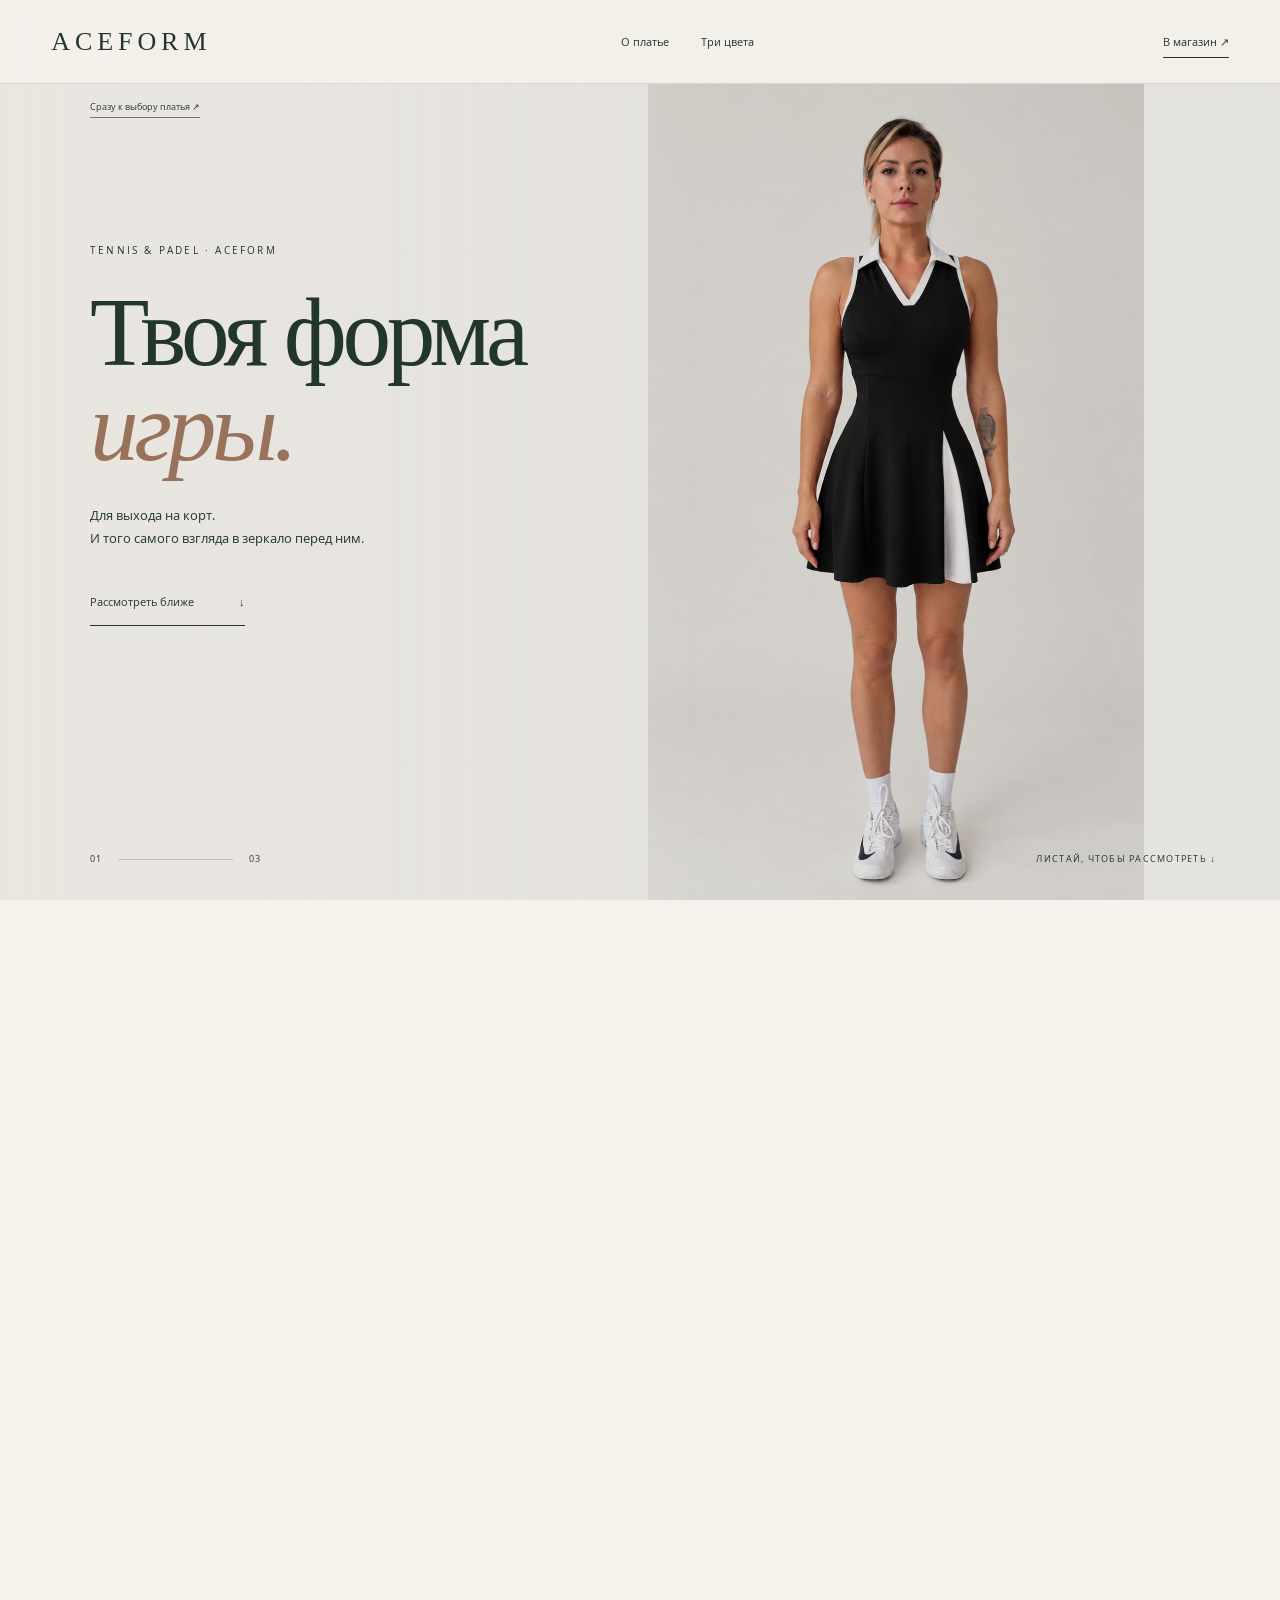
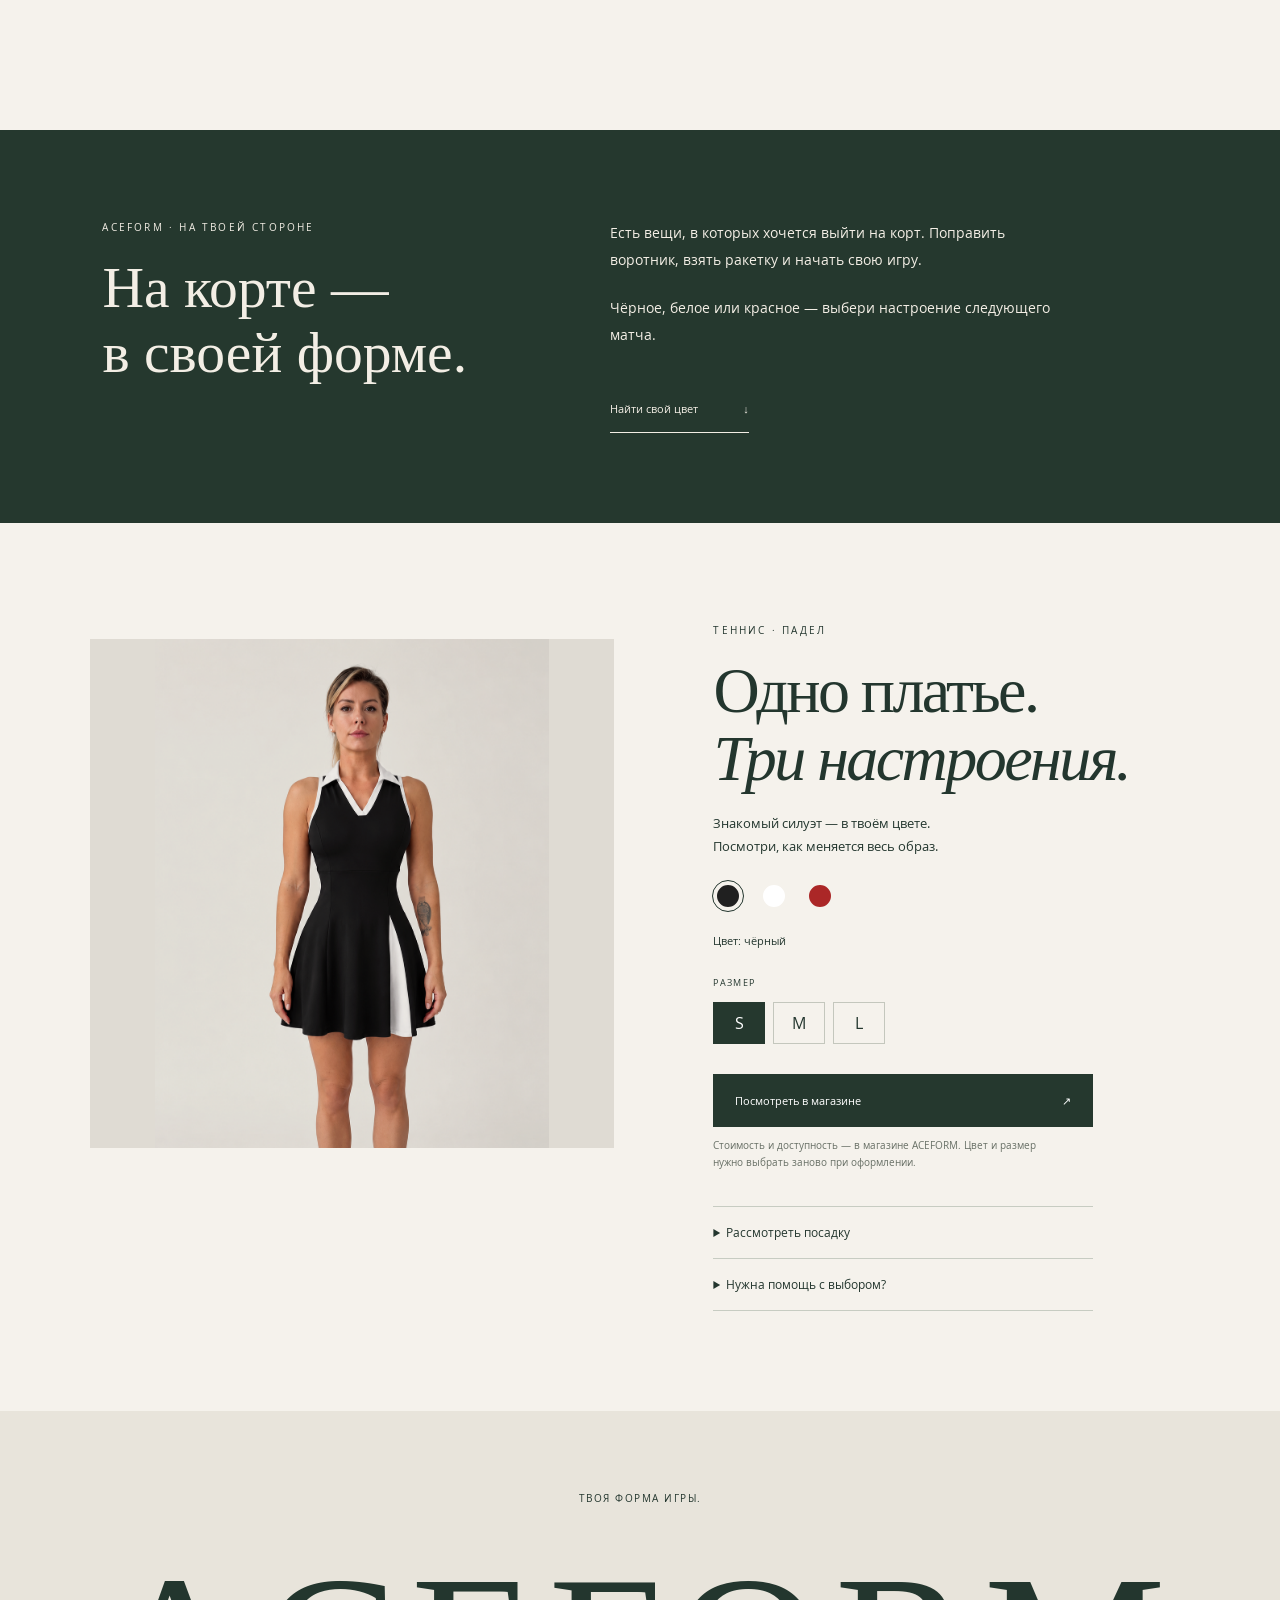
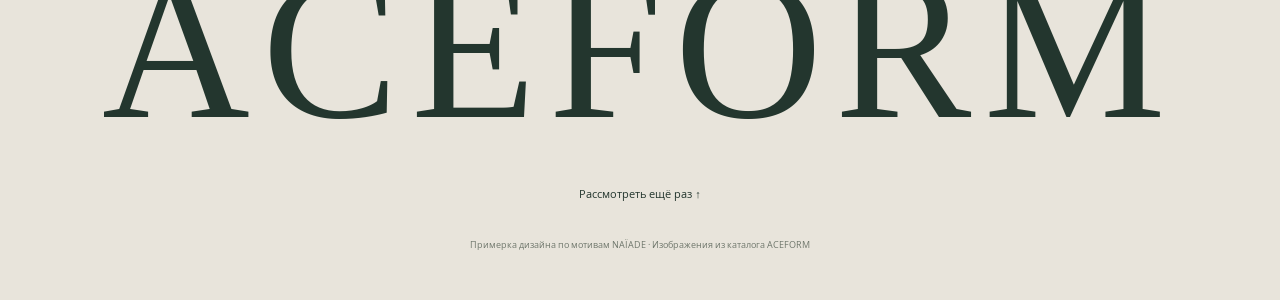
==== naiade/index.html @ e2572c4e "Add standalone NAIADE-inspired ACEFORM preview page" ====
<!doctype html><html lang="ru"><head><meta charset="UTF-8"><meta name="viewport" content="width=device-width,initial-scale=1"><meta name="theme-color" content="#e9e6e0"><title>ACEFORM — Твоя форма игры · NAÏADE</title><meta name="robots" content="noindex"><style>
@font-face{font-family:Open;src:url('../assets/fonts/OpenSans-Regular.woff2')}*{box-sizing:border-box}html{scroll-behavior:smooth;scroll-padding-top:84px}body{margin:0;background:#f5f2ec;color:#23362e;font-family:Open,Arial,sans-serif}a{color:inherit;text-decoration:none}button{font:inherit;color:inherit;cursor:pointer}button:focus-visible,a:focus-visible{outline:2px solid #a35b3f;outline-offset:5px}header{height:84px;padding:0 4vw;position:fixed;top:0;width:100%;display:flex;align-items:center;justify-content:space-between;z-index:20;background:#f5f2ecdf;backdrop-filter:blur(14px);border-bottom:1px solid #23362e25}.brand{font-family:Georgia,serif;font-size:26px;letter-spacing:.19em}.nav{display:flex;gap:32px;font-size:11px}.shop-link{font-size:11px;border-bottom:1px solid;padding:8px 0}.film{height:370svh;position:relative}.stage{position:sticky;top:0;height:100svh;overflow:hidden;background:#e5e3df}.scene-image{position:absolute;inset:84px 0 0 40%;width:60%;height:calc(100% - 84px);object-fit:contain;mix-blend-mode:multiply;transform-origin:50% 42%;will-change:transform,opacity}.back-image{opacity:0}.shade{position:absolute;inset:0;background:linear-gradient(90deg,#e9e6e0 0%,#e9e6e055 33%,transparent 55%);pointer-events:none}.intro{position:absolute;top:27%;left:7%;max-width:48%;z-index:2}.kicker{font-size:10px;letter-spacing:.22em;text-transform:uppercase}.intro h1{font-family:Georgia,serif;font-size:clamp(60px,7.6vw,118px);font-weight:400;line-height:.98;letter-spacing:-.045em;margin:28px 0}.intro h1 em{font-weight:400;color:#99725b}.intro p{max-width:275px;line-height:1.8;font-size:13px}.line-link{display:inline-flex;gap:45px;font-size:11px;padding:16px 0;border-bottom:1px solid;margin-top:15px}.bottom{position:absolute;bottom:35px;left:7%;right:5%;display:flex;align-items:center;justify-content:space-between;z-index:4;font-size:9px;letter-spacing:.14em}.track{width:115px;height:1px;background:#23362e33;display:inline-block;margin:0 16px;vertical-align:middle}.track i{display:block;width:0;height:1px;background:#23362e}.detail{position:absolute;top:32%;left:7%;width:300px;background:#f8f5efeb;padding:30px;opacity:0;transform:translateY(18px);pointer-events:none;box-shadow:0 15px 60px #20251c08}.detail h2{font:normal 38px/1.12 Georgia,serif;letter-spacing:-.03em;margin:22px 0 15px}.detail p{font-size:12px;line-height:1.9}.detail .number{font:italic 16px Georgia;color:#9c765d}.detail .foot{border-top:1px solid #23362e30;margin-top:22px;padding-top:14px;font-size:9px;letter-spacing:.1em}.intro,.detail{will-change:opacity,transform}.editorial{padding:90px 8%;display:grid;grid-template-columns:1fr 1.4fr;gap:8vw;background:#25382e;color:#f3eee5}.editorial h2{font:normal clamp(35px,4.5vw,64px)/1.12 Georgia;margin:0}.editorial p{font-size:14px;line-height:1.9;max-width:450px;margin:0 0 22px}.selection{padding:100px 7%;display:grid;grid-template-columns:1.1fr 1fr;gap:9%;align-items:center}.product-photo{height:650px;width:100%;object-fit:contain;background:#e9e7e4;mix-blend-mode:multiply}.selection h2{font:normal clamp(42px,5vw,72px)/1.05 Georgia;letter-spacing:-.04em;margin:20px 0}.description{font-size:13px;line-height:1.8;max-width:355px}.choices{display:flex;gap:16px;margin:22px 0}.swatch{width:30px;height:30px;border:4px solid #f5f2ec;outline:1px solid transparent;border-radius:50%}.swatch[aria-pressed=true]{outline-color:#23362e}.swatch[data-color=black]{background:#202020}.swatch[data-color=white]{background:#fff}.swatch[data-color=red]{background:#ab2727}.color-label{font-size:11px}.sizes{display:flex;gap:8px}.size{width:52px;height:42px;border:1px solid #c4c7bd;background:none}.size[aria-pressed=true]{background:#25382e;color:white;border-color:#25382e}.field-label{font-size:9px;letter-spacing:.15em;margin:28px 0 13px}.primary{display:flex;justify-content:space-between;padding:19px 22px;background:#25382e;color:white;font-size:11px;margin-top:30px;max-width:380px}.note{font-size:10px;line-height:1.7;max-width:340px;color:#687066}.features{border-top:1px solid #c7ccc2;margin-top:35px;max-width:380px}.features details{border-bottom:1px solid #c7ccc2;padding:17px 0;font-size:12px}.features summary{cursor:pointer}.features p{line-height:1.8;font-size:11px}.end{background:#e8e4db;text-align:center;padding:70px 20px 40px}.end p{font-size:10px;letter-spacing:.15em}.end strong{display:block;font:normal clamp(58px,16vw,230px)/1.3 Georgia;letter-spacing:.06em}.end a{font-size:11px}.preview-note{font-size:9px!important;letter-spacing:0!important;color:#6e766b;margin-top:35px}.skip{position:absolute;left:7%;top:100px;font-size:9px;z-index:5;border-bottom:1px solid #777;padding-bottom:4px}.mobile-counter{display:none} @media(max-width:700px){header{height:66px;padding:0 22px}.brand{font-size:20px}.nav{display:none}.shop-link{font-size:10px}.film{height:330svh}.scene-image{inset:66px 0 0;width:100%;height:calc(100% - 66px);object-fit:cover;object-position:50% 10%;mix-blend-mode:normal}.shade{background:linear-gradient(0deg,#e9e6e0 0%,#e9e6e0ed 17%,transparent 57%)}.intro{top:auto;bottom:88px;left:24px;max-width:85%}.intro h1{font-size:59px;margin:14px 0 12px}.intro p{font-size:11px;line-height:1.7;max-width:270px;margin:0}.line-link{margin-top:6px;padding:10px 0}.kicker{font-size:8px}.bottom{bottom:25px;left:24px;right:24px;font-size:8px}.bottom>span:last-child{max-width:100px;text-align:right}.detail{top:auto;bottom:85px;left:24px;width:calc(100% - 48px);padding:23px;background:#f8f5eff5}.detail h2{font-size:32px;margin:12px 0}.detail p{margin:0;font-size:11px}.detail .foot{margin-top:13px;padding-top:12px}.skip{top:86px;left:24px}.editorial{padding:55px 25px;grid-template-columns:1fr;gap:25px}.editorial h2{font-size:40px}.editorial p{font-size:12px}.selection{padding:45px 24px 60px;grid-template-columns:1fr;gap:35px}.product-photo{height:460px}.selection h2{font-size:50px}.primary,.features{max-width:none}.end{padding-top:45px}.end strong{font-size:16vw}.field-label{margin-top:22px}}@media(prefers-reduced-motion:reduce){html{scroll-behavior:auto}.film{height:auto}.stage{height:105svh;position:relative}.detail{display:none}.intro{opacity:1!important}.scene-image{transform:none!important}.back-image{display:none}}
</style></head><body><header><a class="brand" href="#top" aria-label="ACEFORM — в начало">ACEFORM</a><nav class="nav"><a href="#story">О платье</a><a href="#choose">Три цвета</a></nav><a class="shop-link" href="https://karinapolovina.github.io/aceform-app/#product/dress" target="_blank" rel="noopener">В магазин ↗</a></header><main><section class="film" id="top" aria-label="Платье ACEFORM в деталях"><div class="stage"><img class="scene-image front-image" src="../assets/dress-black-fit-v14.webp" alt="Чёрное платье ACEFORM с белым воротником и контрастной вставкой на модели" fetchpriority="high"><img class="scene-image back-image" src="../assets/dress-black-back-original-seam-v31.webp" alt="Платье ACEFORM со спины"><div class="shade"></div><a class="skip" href="#choose">Сразу к выбору платья ↗</a><div class="intro"><div class="kicker">Tennis & Padel · ACEFORM</div><h1>Твоя форма<br><em>игры.</em></h1><p>Для выхода на корт.<br>И того самого взгляда в зеркало перед ним.</p><a class="line-link" href="#story">Рассмотреть ближе <span>↓</span></a></div><article class="detail" id="cut"><span class="number">01 / Силуэт</span><h2>Всё дело<br>в линиях.</h2><p>Приталенный крой, контрастный воротник и белая вставка. Спортивное платье с характером.</p><div class="foot">ACEFORM · ПЛАТЬЕ ДЛЯ ИГРЫ</div></article><article class="detail" id="back"><span class="number">02 / Другой ракурс</span><h2>Красиво.<br>С любой стороны.</h2><p>Разверни образ: открытые плечи, линия талии и свободная юбка. Здесь можно рассмотреть посадку со спины.</p><div class="foot">ДЕТАЛИ, КОТОРЫЕ СОБИРАЮТ ОБРАЗ</div></article><div class="bottom"><span><span id="chapter">01</span><span class="track"><i id="progress"></i></span>03</span><span>ЛИСТАЙ, ЧТОБЫ РАССМОТРЕТЬ ↓</span></div></div></section><section class="editorial" id="story"><div><div class="kicker" style="margin-bottom:22px">ACEFORM · На твоей стороне</div><h2>На корте —<br>в своей форме.</h2></div><div><p>Есть вещи, в которых хочется выйти на корт. Поправить воротник, взять ракетку и начать свою игру.</p><p>Чёрное, белое или красное — выбери настроение следующего матча.</p><a class="line-link" href="#choose">Найти свой цвет <span>↓</span></a></div></section><section class="selection" id="choose"><div><img id="product" class="product-photo" src="../assets/dress-black-fit-v14.webp" alt="Чёрное платье ACEFORM на модели" loading="lazy"></div><div><div class="kicker">Теннис · Падел</div><h2>Одно платье.<br><em>Три настроения.</em></h2><p class="description">Знакомый силуэт — в твоём цвете.<br>Посмотри, как меняется весь образ.</p><div class="choices" role="group" aria-label="Цвет платья"><button class="swatch" data-color="black" aria-label="Чёрный" aria-pressed="true"></button><button class="swatch" data-color="white" aria-label="Белый" aria-pressed="false"></button><button class="swatch" data-color="red" aria-label="Красный" aria-pressed="false"></button></div><div class="color-label" id="colorLabel" aria-live="polite">Цвет: чёрный</div><p class="field-label">РАЗМЕР</p><div class="sizes" role="group" aria-label="Выбор размера"><button class="size" aria-pressed="true">S</button><button class="size" aria-pressed="false">M</button><button class="size" aria-pressed="false">L</button></div><a class="primary" id="shop" href="https://karinapolovina.github.io/aceform-app/#product/dress" target="_blank" rel="noopener"><span>Посмотреть в магазине</span><span>↗</span></a><p class="note">Стоимость и доступность — в магазине ACEFORM. Цвет и размер нужно выбрать заново при оформлении.</p><div class="features"><details><summary>Рассмотреть посадку</summary><p>Прокрути страницу вверх: сначала платье показано спереди, затем — крупнее и со спины.</p><a class="line-link" href="#top">Вернуться к образу ↑</a></details><details><summary>Нужна помощь с выбором?</summary><p>Напиши ACEFORM — поможем определиться с размером и комплектом.</p><a href="https://t.me/aceform_bot" target="_blank" rel="noopener">Связаться в Telegram ↗</a></details></div></div></section></main><footer class="end"><p>ТВОЯ ФОРМА ИГРЫ.</p><strong>ACEFORM</strong><a href="#top">Рассмотреть ещё раз ↑</a><p class="preview-note">Примерка дизайна по мотивам NAÏADE · Изображения из каталога ACEFORM</p></footer><script>
const film=document.querySelector('.film'),front=document.querySelector('.front-image'),back=document.querySelector('.back-image'),intro=document.querySelector('.intro'),cut=document.querySelector('#cut'),backCard=document.querySelector('#back'),progress=document.querySelector('#progress'),chapter=document.querySelector('#chapter');const clamp=(v,a=0,b=1)=>Math.min(b,Math.max(a,v));let ticking=false;const reduce=matchMedia('(prefers-reduced-motion: reduce)');function fade(el,v){el.style.opacity=v;el.style.transform=`translateY(${(1-v)*18}px)`}function render(){ticking=false;if(reduce.matches)return;const p=clamp(-film.getBoundingClientRect().top/(film.offsetHeight-innerHeight));const mobile=innerWidth<701;fade(intro,1-clamp((p-.06)/.18));fade(cut,clamp((p-.21)/.1)*(1-clamp((p-.52)/.1)));fade(backCard,clamp((p-.64)/.1));const b=clamp((p-.55)/.13);front.style.opacity=1-b;back.style.opacity=b;front.style.transform=`scale(${1+clamp(p/.47)*(mobile?.44:.65)})`;back.style.transform=`scale(${mobile?1.25:1.28})`;progress.style.width=p*100+'%';chapter.textContent=p<.23?'01':p<.62?'02':'03'}addEventListener('scroll',()=>{if(!ticking){ticking=true;requestAnimationFrame(render)}},{passive:true});addEventListener('resize',render);render();document.querySelectorAll('.swatch').forEach(b=>b.addEventListener('click',()=>{document.querySelectorAll('.swatch').forEach(x=>x.setAttribute('aria-pressed',x===b));const c=b.dataset.color;const names={black:'чёрный',white:'белый',red:'красный'};document.querySelector('#product').src=`../assets/dress-${c}-fit-v14.webp`;document.querySelector('#product').alt=`Платье ACEFORM, цвет: ${names[c]}`;document.querySelector('#colorLabel').textContent=`Цвет: ${names[c]}`}));document.querySelectorAll('.size').forEach(b=>b.addEventListener('click',()=>document.querySelectorAll('.size').forEach(x=>x.setAttribute('aria-pressed',x===b))));
</script></body></html>
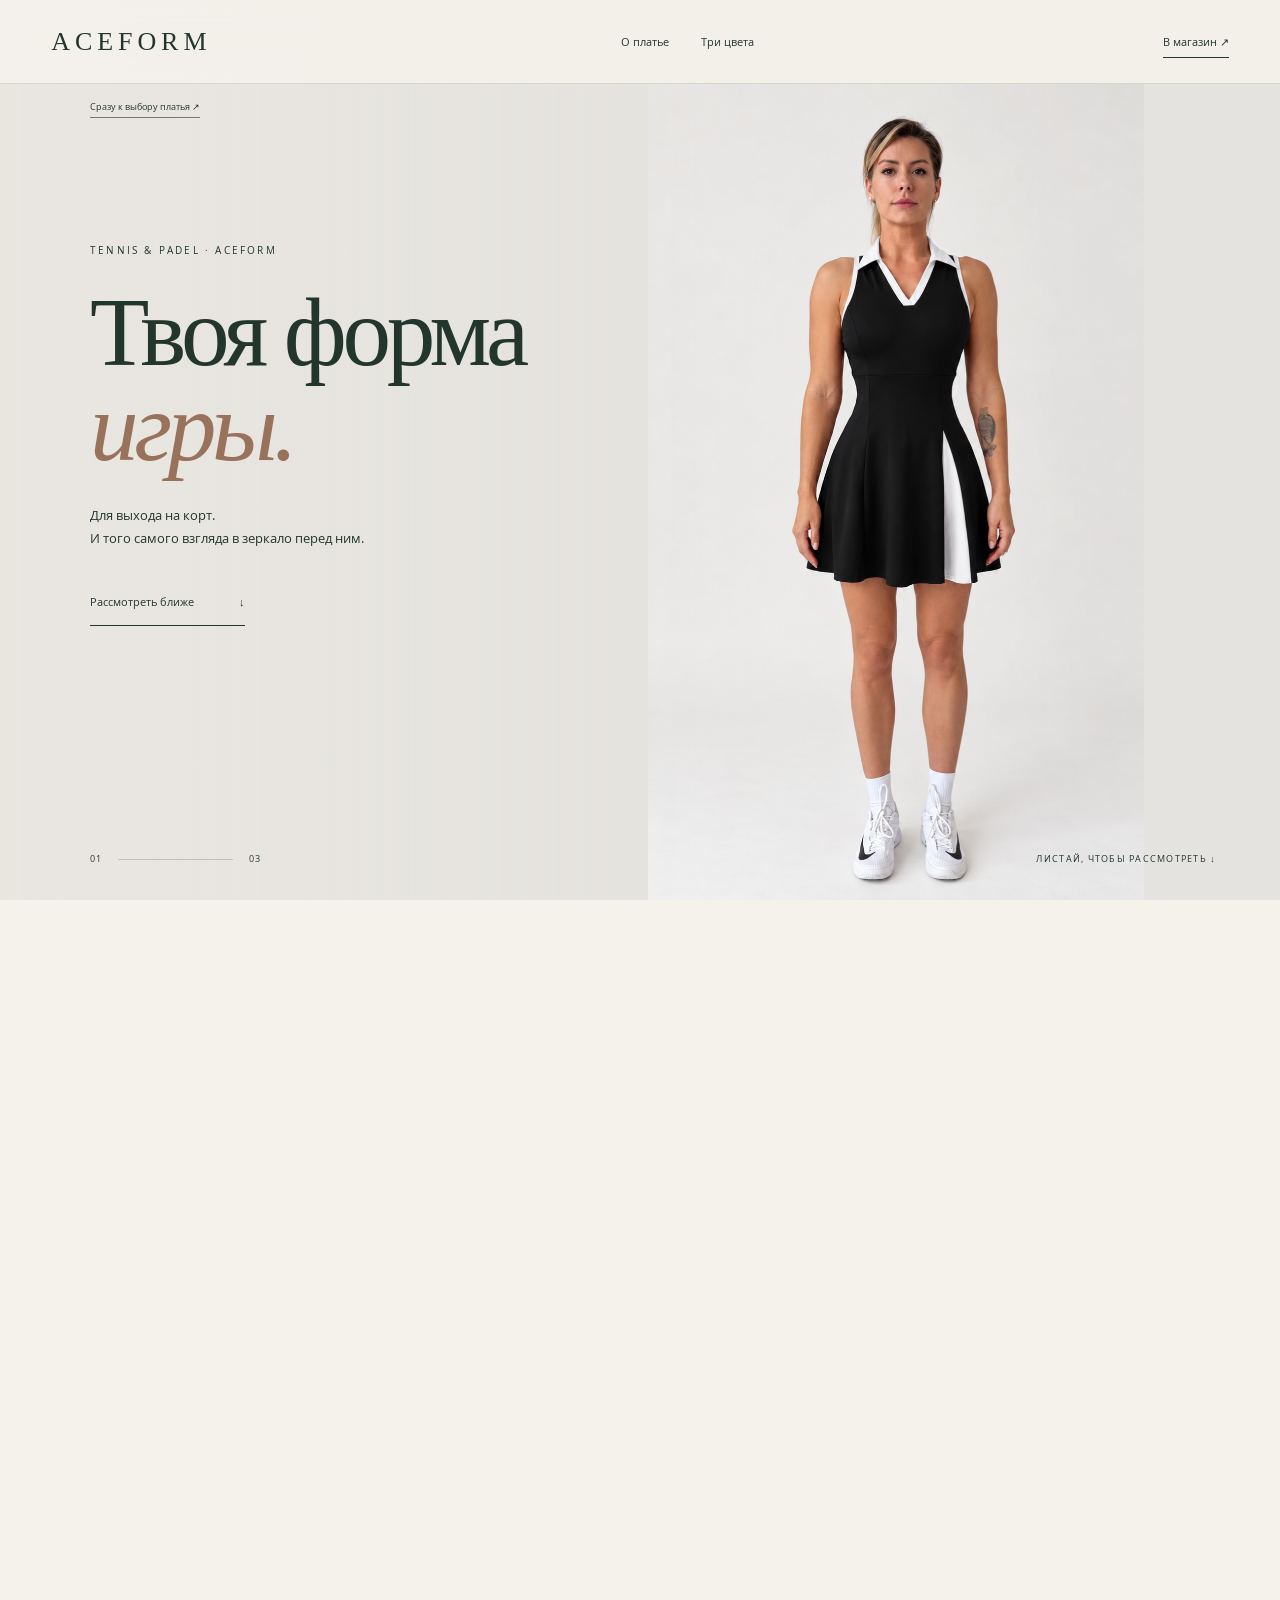
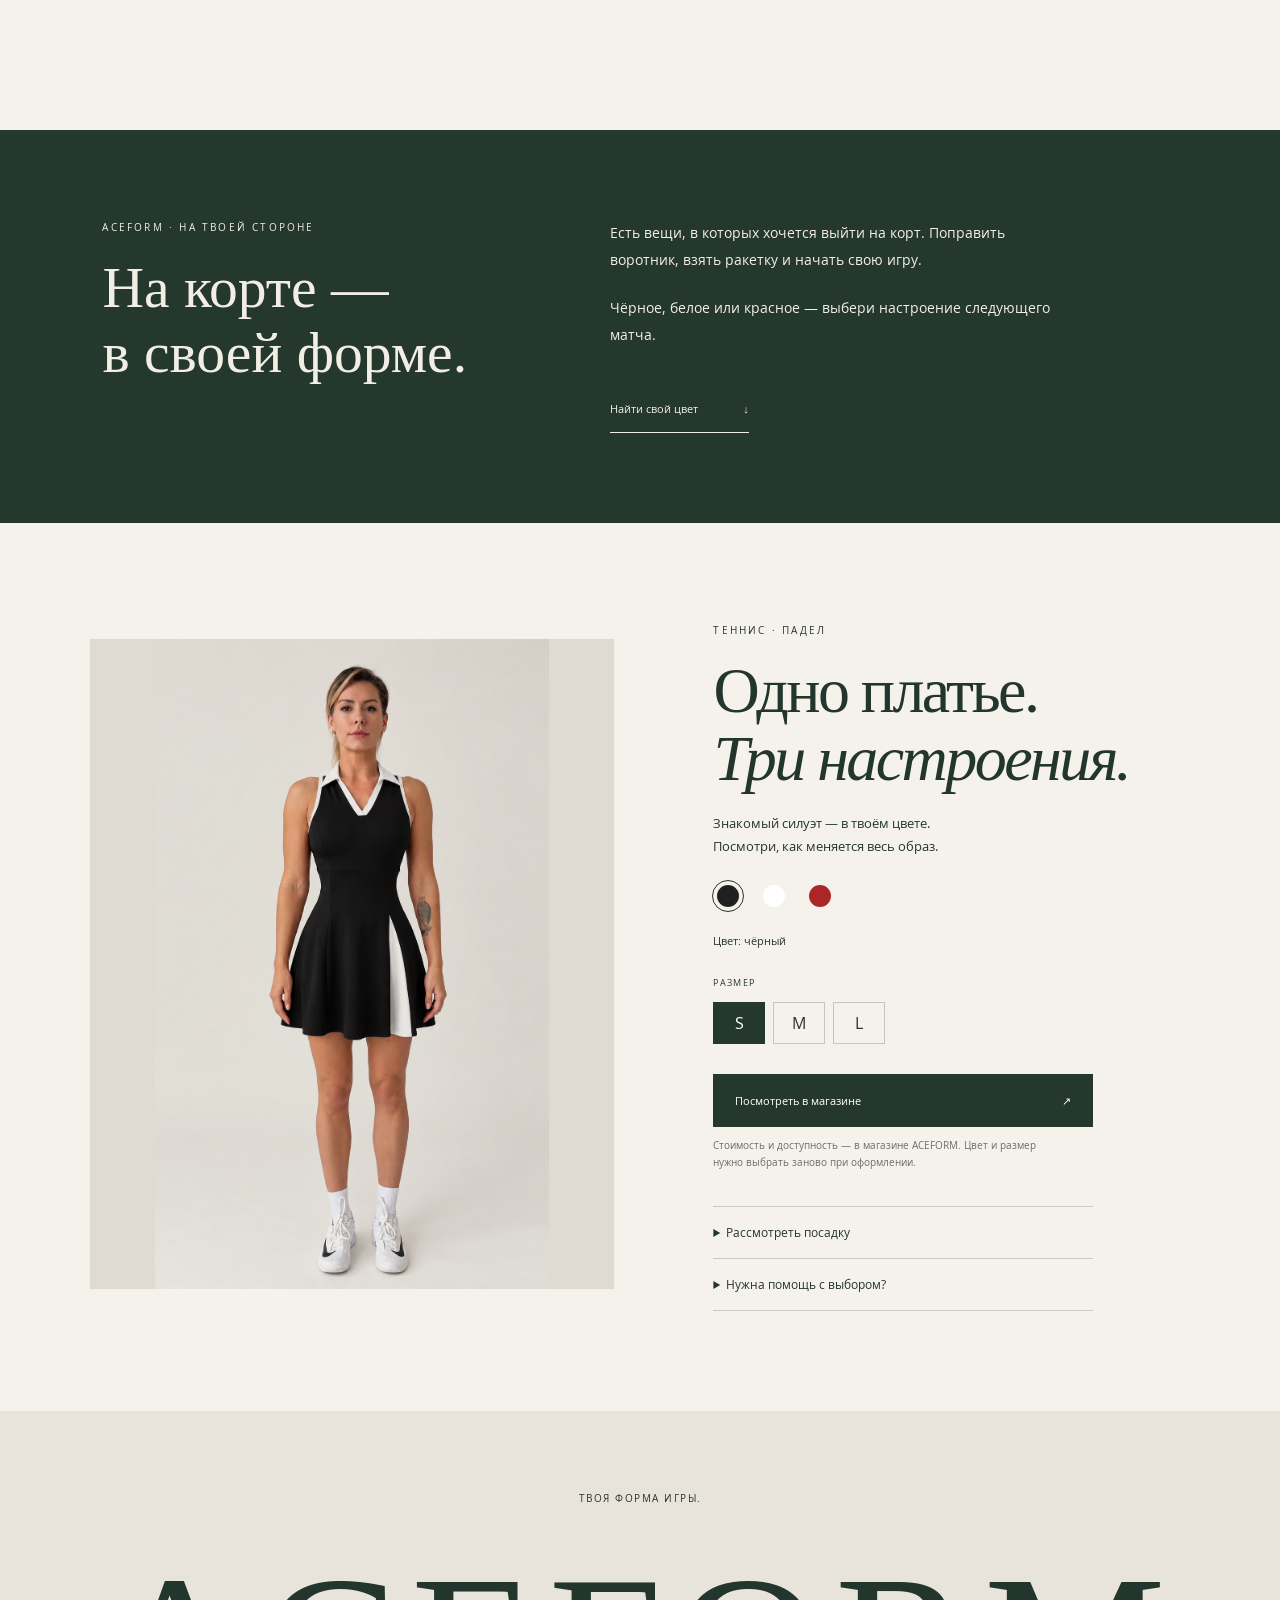
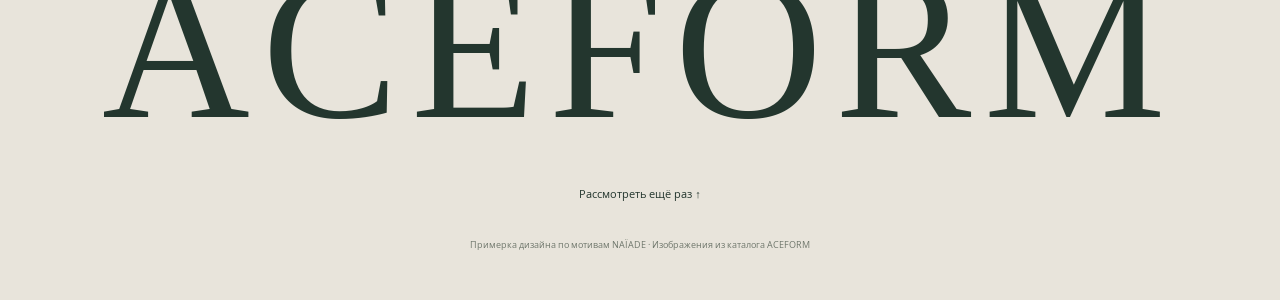
==== commit 6c8b2aee: "Change dress angles while zooming through NAIADE scroll sequence" ====
--- a/naiade/index.html
+++ b/naiade/index.html
@@ -1,5 +1,28 @@
 <!doctype html><html lang="ru"><head><meta charset="UTF-8"><meta name="viewport" content="width=device-width,initial-scale=1"><meta name="theme-color" content="#e9e6e0"><title>ACEFORM — Твоя форма игры · NAÏADE</title><meta name="robots" content="noindex"><style>
-@font-face{font-family:Open;src:url('../assets/fonts/OpenSans-Regular.woff2')}*{box-sizing:border-box}html{scroll-behavior:smooth;scroll-padding-top:84px}body{margin:0;background:#f5f2ec;color:#23362e;font-family:Open,Arial,sans-serif}a{color:inherit;text-decoration:none}button{font:inherit;color:inherit;cursor:pointer}button:focus-visible,a:focus-visible{outline:2px solid #a35b3f;outline-offset:5px}header{height:84px;padding:0 4vw;position:fixed;top:0;width:100%;display:flex;align-items:center;justify-content:space-between;z-index:20;background:#f5f2ecdf;backdrop-filter:blur(14px);border-bottom:1px solid #23362e25}.brand{font-family:Georgia,serif;font-size:26px;letter-spacing:.19em}.nav{display:flex;gap:32px;font-size:11px}.shop-link{font-size:11px;border-bottom:1px solid;padding:8px 0}.film{height:370svh;position:relative}.stage{position:sticky;top:0;height:100svh;overflow:hidden;background:#e5e3df}.scene-image{position:absolute;inset:84px 0 0 40%;width:60%;height:calc(100% - 84px);object-fit:contain;mix-blend-mode:multiply;transform-origin:50% 42%;will-change:transform,opacity}.back-image{opacity:0}.shade{position:absolute;inset:0;background:linear-gradient(90deg,#e9e6e0 0%,#e9e6e055 33%,transparent 55%);pointer-events:none}.intro{position:absolute;top:27%;left:7%;max-width:48%;z-index:2}.kicker{font-size:10px;letter-spacing:.22em;text-transform:uppercase}.intro h1{font-family:Georgia,serif;font-size:clamp(60px,7.6vw,118px);font-weight:400;line-height:.98;letter-spacing:-.045em;margin:28px 0}.intro h1 em{font-weight:400;color:#99725b}.intro p{max-width:275px;line-height:1.8;font-size:13px}.line-link{display:inline-flex;gap:45px;font-size:11px;padding:16px 0;border-bottom:1px solid;margin-top:15px}.bottom{position:absolute;bottom:35px;left:7%;right:5%;display:flex;align-items:center;justify-content:space-between;z-index:4;font-size:9px;letter-spacing:.14em}.track{width:115px;height:1px;background:#23362e33;display:inline-block;margin:0 16px;vertical-align:middle}.track i{display:block;width:0;height:1px;background:#23362e}.detail{position:absolute;top:32%;left:7%;width:300px;background:#f8f5efeb;padding:30px;opacity:0;transform:translateY(18px);pointer-events:none;box-shadow:0 15px 60px #20251c08}.detail h2{font:normal 38px/1.12 Georgia,serif;letter-spacing:-.03em;margin:22px 0 15px}.detail p{font-size:12px;line-height:1.9}.detail .number{font:italic 16px Georgia;color:#9c765d}.detail .foot{border-top:1px solid #23362e30;margin-top:22px;padding-top:14px;font-size:9px;letter-spacing:.1em}.intro,.detail{will-change:opacity,transform}.editorial{padding:90px 8%;display:grid;grid-template-columns:1fr 1.4fr;gap:8vw;background:#25382e;color:#f3eee5}.editorial h2{font:normal clamp(35px,4.5vw,64px)/1.12 Georgia;margin:0}.editorial p{font-size:14px;line-height:1.9;max-width:450px;margin:0 0 22px}.selection{padding:100px 7%;display:grid;grid-template-columns:1.1fr 1fr;gap:9%;align-items:center}.product-photo{height:650px;width:100%;object-fit:contain;background:#e9e7e4;mix-blend-mode:multiply}.selection h2{font:normal clamp(42px,5vw,72px)/1.05 Georgia;letter-spacing:-.04em;margin:20px 0}.description{font-size:13px;line-height:1.8;max-width:355px}.choices{display:flex;gap:16px;margin:22px 0}.swatch{width:30px;height:30px;border:4px solid #f5f2ec;outline:1px solid transparent;border-radius:50%}.swatch[aria-pressed=true]{outline-color:#23362e}.swatch[data-color=black]{background:#202020}.swatch[data-color=white]{background:#fff}.swatch[data-color=red]{background:#ab2727}.color-label{font-size:11px}.sizes{display:flex;gap:8px}.size{width:52px;height:42px;border:1px solid #c4c7bd;background:none}.size[aria-pressed=true]{background:#25382e;color:white;border-color:#25382e}.field-label{font-size:9px;letter-spacing:.15em;margin:28px 0 13px}.primary{display:flex;justify-content:space-between;padding:19px 22px;background:#25382e;color:white;font-size:11px;margin-top:30px;max-width:380px}.note{font-size:10px;line-height:1.7;max-width:340px;color:#687066}.features{border-top:1px solid #c7ccc2;margin-top:35px;max-width:380px}.features details{border-bottom:1px solid #c7ccc2;padding:17px 0;font-size:12px}.features summary{cursor:pointer}.features p{line-height:1.8;font-size:11px}.end{background:#e8e4db;text-align:center;padding:70px 20px 40px}.end p{font-size:10px;letter-spacing:.15em}.end strong{display:block;font:normal clamp(58px,16vw,230px)/1.3 Georgia;letter-spacing:.06em}.end a{font-size:11px}.preview-note{font-size:9px!important;letter-spacing:0!important;color:#6e766b;margin-top:35px}.skip{position:absolute;left:7%;top:100px;font-size:9px;z-index:5;border-bottom:1px solid #777;padding-bottom:4px}.mobile-counter{display:none} @media(max-width:700px){header{height:66px;padding:0 22px}.brand{font-size:20px}.nav{display:none}.shop-link{font-size:10px}.film{height:330svh}.scene-image{inset:66px 0 0;width:100%;height:calc(100% - 66px);object-fit:cover;object-position:50% 10%;mix-blend-mode:normal}.shade{background:linear-gradient(0deg,#e9e6e0 0%,#e9e6e0ed 17%,transparent 57%)}.intro{top:auto;bottom:88px;left:24px;max-width:85%}.intro h1{font-size:59px;margin:14px 0 12px}.intro p{font-size:11px;line-height:1.7;max-width:270px;margin:0}.line-link{margin-top:6px;padding:10px 0}.kicker{font-size:8px}.bottom{bottom:25px;left:24px;right:24px;font-size:8px}.bottom>span:last-child{max-width:100px;text-align:right}.detail{top:auto;bottom:85px;left:24px;width:calc(100% - 48px);padding:23px;background:#f8f5eff5}.detail h2{font-size:32px;margin:12px 0}.detail p{margin:0;font-size:11px}.detail .foot{margin-top:13px;padding-top:12px}.skip{top:86px;left:24px}.editorial{padding:55px 25px;grid-template-columns:1fr;gap:25px}.editorial h2{font-size:40px}.editorial p{font-size:12px}.selection{padding:45px 24px 60px;grid-template-columns:1fr;gap:35px}.product-photo{height:460px}.selection h2{font-size:50px}.primary,.features{max-width:none}.end{padding-top:45px}.end strong{font-size:16vw}.field-label{margin-top:22px}}@media(prefers-reduced-motion:reduce){html{scroll-behavior:auto}.film{height:auto}.stage{height:105svh;position:relative}.detail{display:none}.intro{opacity:1!important}.scene-image{transform:none!important}.back-image{display:none}}
-</style></head><body><header><a class="brand" href="#top" aria-label="ACEFORM — в начало">ACEFORM</a><nav class="nav"><a href="#story">О платье</a><a href="#choose">Три цвета</a></nav><a class="shop-link" href="https://karinapolovina.github.io/aceform-app/#product/dress" target="_blank" rel="noopener">В магазин ↗</a></header><main><section class="film" id="top" aria-label="Платье ACEFORM в деталях"><div class="stage"><img class="scene-image front-image" src="../assets/dress-black-fit-v14.webp" alt="Чёрное платье ACEFORM с белым воротником и контрастной вставкой на модели" fetchpriority="high"><img class="scene-image back-image" src="../assets/dress-black-back-original-seam-v31.webp" alt="Платье ACEFORM со спины"><div class="shade"></div><a class="skip" href="#choose">Сразу к выбору платья ↗</a><div class="intro"><div class="kicker">Tennis & Padel · ACEFORM</div><h1>Твоя форма<br><em>игры.</em></h1><p>Для выхода на корт.<br>И того самого взгляда в зеркало перед ним.</p><a class="line-link" href="#story">Рассмотреть ближе <span>↓</span></a></div><article class="detail" id="cut"><span class="number">01 / Силуэт</span><h2>Всё дело<br>в линиях.</h2><p>Приталенный крой, контрастный воротник и белая вставка. Спортивное платье с характером.</p><div class="foot">ACEFORM · ПЛАТЬЕ ДЛЯ ИГРЫ</div></article><article class="detail" id="back"><span class="number">02 / Другой ракурс</span><h2>Красиво.<br>С любой стороны.</h2><p>Разверни образ: открытые плечи, линия талии и свободная юбка. Здесь можно рассмотреть посадку со спины.</p><div class="foot">ДЕТАЛИ, КОТОРЫЕ СОБИРАЮТ ОБРАЗ</div></article><div class="bottom"><span><span id="chapter">01</span><span class="track"><i id="progress"></i></span>03</span><span>ЛИСТАЙ, ЧТОБЫ РАССМОТРЕТЬ ↓</span></div></div></section><section class="editorial" id="story"><div><div class="kicker" style="margin-bottom:22px">ACEFORM · На твоей стороне</div><h2>На корте —<br>в своей форме.</h2></div><div><p>Есть вещи, в которых хочется выйти на корт. Поправить воротник, взять ракетку и начать свою игру.</p><p>Чёрное, белое или красное — выбери настроение следующего матча.</p><a class="line-link" href="#choose">Найти свой цвет <span>↓</span></a></div></section><section class="selection" id="choose"><div><img id="product" class="product-photo" src="../assets/dress-black-fit-v14.webp" alt="Чёрное платье ACEFORM на модели" loading="lazy"></div><div><div class="kicker">Теннис · Падел</div><h2>Одно платье.<br><em>Три настроения.</em></h2><p class="description">Знакомый силуэт — в твоём цвете.<br>Посмотри, как меняется весь образ.</p><div class="choices" role="group" aria-label="Цвет платья"><button class="swatch" data-color="black" aria-label="Чёрный" aria-pressed="true"></button><button class="swatch" data-color="white" aria-label="Белый" aria-pressed="false"></button><button class="swatch" data-color="red" aria-label="Красный" aria-pressed="false"></button></div><div class="color-label" id="colorLabel" aria-live="polite">Цвет: чёрный</div><p class="field-label">РАЗМЕР</p><div class="sizes" role="group" aria-label="Выбор размера"><button class="size" aria-pressed="true">S</button><button class="size" aria-pressed="false">M</button><button class="size" aria-pressed="false">L</button></div><a class="primary" id="shop" href="https://karinapolovina.github.io/aceform-app/#product/dress" target="_blank" rel="noopener"><span>Посмотреть в магазине</span><span>↗</span></a><p class="note">Стоимость и доступность — в магазине ACEFORM. Цвет и размер нужно выбрать заново при оформлении.</p><div class="features"><details><summary>Рассмотреть посадку</summary><p>Прокрути страницу вверх: сначала платье показано спереди, затем — крупнее и со спины.</p><a class="line-link" href="#top">Вернуться к образу ↑</a></details><details><summary>Нужна помощь с выбором?</summary><p>Напиши ACEFORM — поможем определиться с размером и комплектом.</p><a href="https://t.me/aceform_bot" target="_blank" rel="noopener">Связаться в Telegram ↗</a></details></div></div></section></main><footer class="end"><p>ТВОЯ ФОРМА ИГРЫ.</p><strong>ACEFORM</strong><a href="#top">Рассмотреть ещё раз ↑</a><p class="preview-note">Примерка дизайна по мотивам NAÏADE · Изображения из каталога ACEFORM</p></footer><script>
-const film=document.querySelector('.film'),front=document.querySelector('.front-image'),back=document.querySelector('.back-image'),intro=document.querySelector('.intro'),cut=document.querySelector('#cut'),backCard=document.querySelector('#back'),progress=document.querySelector('#progress'),chapter=document.querySelector('#chapter');const clamp=(v,a=0,b=1)=>Math.min(b,Math.max(a,v));let ticking=false;const reduce=matchMedia('(prefers-reduced-motion: reduce)');function fade(el,v){el.style.opacity=v;el.style.transform=`translateY(${(1-v)*18}px)`}function render(){ticking=false;if(reduce.matches)return;const p=clamp(-film.getBoundingClientRect().top/(film.offsetHeight-innerHeight));const mobile=innerWidth<701;fade(intro,1-clamp((p-.06)/.18));fade(cut,clamp((p-.21)/.1)*(1-clamp((p-.52)/.1)));fade(backCard,clamp((p-.64)/.1));const b=clamp((p-.55)/.13);front.style.opacity=1-b;back.style.opacity=b;front.style.transform=`scale(${1+clamp(p/.47)*(mobile?.44:.65)})`;back.style.transform=`scale(${mobile?1.25:1.28})`;progress.style.width=p*100+'%';chapter.textContent=p<.23?'01':p<.62?'02':'03'}addEventListener('scroll',()=>{if(!ticking){ticking=true;requestAnimationFrame(render)}},{passive:true});addEventListener('resize',render);render();document.querySelectorAll('.swatch').forEach(b=>b.addEventListener('click',()=>{document.querySelectorAll('.swatch').forEach(x=>x.setAttribute('aria-pressed',x===b));const c=b.dataset.color;const names={black:'чёрный',white:'белый',red:'красный'};document.querySelector('#product').src=`../assets/dress-${c}-fit-v14.webp`;document.querySelector('#product').alt=`Платье ACEFORM, цвет: ${names[c]}`;document.querySelector('#colorLabel').textContent=`Цвет: ${names[c]}`}));document.querySelectorAll('.size').forEach(b=>b.addEventListener('click',()=>document.querySelectorAll('.size').forEach(x=>x.setAttribute('aria-pressed',x===b))));
+@font-face{font-family:Open;src:url('../assets/fonts/OpenSans-Regular.woff2')}*{box-sizing:border-box}html{scroll-behavior:smooth;scroll-padding-top:84px}body{margin:0;background:#f5f2ec;color:#23362e;font-family:Open,Arial,sans-serif}a{color:inherit;text-decoration:none}button{font:inherit;color:inherit;cursor:pointer}button:focus-visible,a:focus-visible{outline:2px solid #a35b3f;outline-offset:5px}header{height:84px;padding:0 4vw;position:fixed;top:0;width:100%;display:flex;align-items:center;justify-content:space-between;z-index:20;background:#f5f2ecdf;backdrop-filter:blur(14px);border-bottom:1px solid #23362e25}.brand{font-family:Georgia,serif;font-size:26px;letter-spacing:.19em}.nav{display:flex;gap:32px;font-size:11px}.shop-link{font-size:11px;border-bottom:1px solid;padding:8px 0}.film{height:370svh;position:relative}.stage{position:sticky;top:0;height:100svh;overflow:hidden;background:#e5e3df}.scene-image{position:absolute;inset:84px 0 0 40%;width:60%;height:calc(100% - 84px);object-fit:contain;mix-blend-mode:multiply;transform-origin:50% 42%;will-change:transform,opacity}.side-image,.back-image{opacity:0}.scene-image{mix-blend-mode:normal}.shade{position:absolute;inset:0;background:linear-gradient(90deg,#e9e6e0 0%,#e9e6e055 33%,transparent 55%);pointer-events:none}.intro{position:absolute;top:27%;left:7%;max-width:48%;z-index:2}.kicker{font-size:10px;letter-spacing:.22em;text-transform:uppercase}.intro h1{font-family:Georgia,serif;font-size:clamp(60px,7.6vw,118px);font-weight:400;line-height:.98;letter-spacing:-.045em;margin:28px 0}.intro h1 em{font-weight:400;color:#99725b}.intro p{max-width:275px;line-height:1.8;font-size:13px}.line-link{display:inline-flex;gap:45px;font-size:11px;padding:16px 0;border-bottom:1px solid;margin-top:15px}.bottom{position:absolute;bottom:35px;left:7%;right:5%;display:flex;align-items:center;justify-content:space-between;z-index:4;font-size:9px;letter-spacing:.14em}.track{width:115px;height:1px;background:#23362e33;display:inline-block;margin:0 16px;vertical-align:middle}.track i{display:block;width:0;height:1px;background:#23362e}.detail{position:absolute;top:32%;left:7%;width:300px;background:#f8f5efeb;padding:30px;opacity:0;transform:translateY(18px);pointer-events:none;box-shadow:0 15px 60px #20251c08}.detail h2{font:normal 38px/1.12 Georgia,serif;letter-spacing:-.03em;margin:22px 0 15px}.detail p{font-size:12px;line-height:1.9}.detail .number{font:italic 16px Georgia;color:#9c765d}.detail .foot{border-top:1px solid #23362e30;margin-top:22px;padding-top:14px;font-size:9px;letter-spacing:.1em}.intro,.detail{will-change:opacity,transform}.editorial{padding:90px 8%;display:grid;grid-template-columns:1fr 1.4fr;gap:8vw;background:#25382e;color:#f3eee5}.editorial h2{font:normal clamp(35px,4.5vw,64px)/1.12 Georgia;margin:0}.editorial p{font-size:14px;line-height:1.9;max-width:450px;margin:0 0 22px}.selection{padding:100px 7%;display:grid;grid-template-columns:1.1fr 1fr;gap:9%;align-items:center}.product-photo{height:650px;width:100%;object-fit:contain;background:#e9e7e4;mix-blend-mode:multiply}.selection h2{font:normal clamp(42px,5vw,72px)/1.05 Georgia;letter-spacing:-.04em;margin:20px 0}.description{font-size:13px;line-height:1.8;max-width:355px}.choices{display:flex;gap:16px;margin:22px 0}.swatch{width:30px;height:30px;border:4px solid #f5f2ec;outline:1px solid transparent;border-radius:50%}.swatch[aria-pressed=true]{outline-color:#23362e}.swatch[data-color=black]{background:#202020}.swatch[data-color=white]{background:#fff}.swatch[data-color=red]{background:#ab2727}.color-label{font-size:11px}.sizes{display:flex;gap:8px}.size{width:52px;height:42px;border:1px solid #c4c7bd;background:none}.size[aria-pressed=true]{background:#25382e;color:white;border-color:#25382e}.field-label{font-size:9px;letter-spacing:.15em;margin:28px 0 13px}.primary{display:flex;justify-content:space-between;padding:19px 22px;background:#25382e;color:white;font-size:11px;margin-top:30px;max-width:380px}.note{font-size:10px;line-height:1.7;max-width:340px;color:#687066}.features{border-top:1px solid #c7ccc2;margin-top:35px;max-width:380px}.features details{border-bottom:1px solid #c7ccc2;padding:17px 0;font-size:12px}.features summary{cursor:pointer}.features p{line-height:1.8;font-size:11px}.end{background:#e8e4db;text-align:center;padding:70px 20px 40px}.end p{font-size:10px;letter-spacing:.15em}.end strong{display:block;font:normal clamp(58px,16vw,230px)/1.3 Georgia;letter-spacing:.06em}.end a{font-size:11px}.preview-note{font-size:9px!important;letter-spacing:0!important;color:#6e766b;margin-top:35px}.skip{position:absolute;left:7%;top:100px;font-size:9px;z-index:5;border-bottom:1px solid #777;padding-bottom:4px}.mobile-counter{display:none} @media(max-width:700px){header{height:66px;padding:0 22px}.brand{font-size:20px}.nav{display:none}.shop-link{font-size:10px}.film{height:330svh}.scene-image{inset:66px 0 0;width:100%;height:calc(100% - 66px);object-fit:cover;object-position:50% 10%;mix-blend-mode:normal}.shade{background:linear-gradient(0deg,#e9e6e0 0%,#e9e6e0ed 17%,transparent 57%)}.intro{top:auto;bottom:88px;left:24px;max-width:85%}.intro h1{font-size:59px;margin:14px 0 12px}.intro p{font-size:11px;line-height:1.7;max-width:270px;margin:0}.line-link{margin-top:6px;padding:10px 0}.kicker{font-size:8px}.bottom{bottom:25px;left:24px;right:24px;font-size:8px}.bottom>span:last-child{max-width:100px;text-align:right}.detail{top:auto;bottom:85px;left:24px;width:calc(100% - 48px);padding:23px;background:#f8f5eff5}.detail h2{font-size:32px;margin:12px 0}.detail p{margin:0;font-size:11px}.detail .foot{margin-top:13px;padding-top:12px}.skip{top:86px;left:24px}.editorial{padding:55px 25px;grid-template-columns:1fr;gap:25px}.editorial h2{font-size:40px}.editorial p{font-size:12px}.selection{padding:45px 24px 60px;grid-template-columns:1fr;gap:35px}.product-photo{height:460px}.selection h2{font-size:50px}.primary,.features{max-width:none}.end{padding-top:45px}.end strong{font-size:16vw}.field-label{margin-top:22px}}@media(prefers-reduced-motion:reduce){html{scroll-behavior:auto}.film{height:auto}.stage{height:105svh;position:relative}.detail{display:none}.intro{opacity:1!important}.scene-image{transform:none!important}.side-image,.back-image{display:none}.front-image{opacity:1!important}}
+</style></head><body><header><a class="brand" href="#top" aria-label="ACEFORM — в начало">ACEFORM</a><nav class="nav"><a href="#story">О платье</a><a href="#choose">Три цвета</a></nav><a class="shop-link" href="https://karinapolovina.github.io/aceform-app/#product/dress" target="_blank" rel="noopener">В магазин ↗</a></header><main><section class="film" id="top" aria-label="Платье ACEFORM в деталях"><div class="stage"><img class="scene-image front-image" src="../assets/dress-black-fit-v14.webp" alt="Чёрное платье ACEFORM с белым воротником и контрастной вставкой на модели" fetchpriority="high"><img class="scene-image side-image" src="../assets/shorts-black-black-dress-angle-seam-v31.webp" alt="Платье ACEFORM сбоку в комплекте с чёрными шортами"><img class="scene-image back-image" src="../assets/dress-black-back-original-seam-v31.webp" alt="Платье ACEFORM со спины"><div class="shade"></div><a class="skip" href="#choose">Сразу к выбору платья ↗</a><div class="intro"><div class="kicker">Tennis & Padel · ACEFORM</div><h1>Твоя форма<br><em>игры.</em></h1><p>Для выхода на корт.<br>И того самого взгляда в зеркало перед ним.</p><a class="line-link" href="#story">Рассмотреть ближе <span>↓</span></a></div><article class="detail" id="cut"><span class="number">01 / Вид сбоку</span><h2>В движении —<br>ещё интереснее.</h2><p>Посадка сбоку и чёрные шорты под платьем. Приблизь, чтобы рассмотреть комплект.</p><div class="foot">ACEFORM · ПЛАТЬЕ ДЛЯ ИГРЫ</div></article><article class="detail" id="back"><span class="number">02 / Другой ракурс</span><h2>Красиво.<br>С любой стороны.</h2><p>Разверни образ: открытые плечи, линия талии и свободная юбка. Здесь можно рассмотреть посадку со спины.</p><div class="foot">ДЕТАЛИ, КОТОРЫЕ СОБИРАЮТ ОБРАЗ</div></article><div class="bottom"><span><span id="chapter">01</span><span class="track"><i id="progress"></i></span>03</span><span>ЛИСТАЙ, ЧТОБЫ РАССМОТРЕТЬ ↓</span></div></div></section><section class="editorial" id="story"><div><div class="kicker" style="margin-bottom:22px">ACEFORM · На твоей стороне</div><h2>На корте —<br>в своей форме.</h2></div><div><p>Есть вещи, в которых хочется выйти на корт. Поправить воротник, взять ракетку и начать свою игру.</p><p>Чёрное, белое или красное — выбери настроение следующего матча.</p><a class="line-link" href="#choose">Найти свой цвет <span>↓</span></a></div></section><section class="selection" id="choose"><div><img id="product" class="product-photo" src="../assets/dress-black-fit-v14.webp" alt="Чёрное платье ACEFORM на модели" loading="lazy"></div><div><div class="kicker">Теннис · Падел</div><h2>Одно платье.<br><em>Три настроения.</em></h2><p class="description">Знакомый силуэт — в твоём цвете.<br>Посмотри, как меняется весь образ.</p><div class="choices" role="group" aria-label="Цвет платья"><button class="swatch" data-color="black" aria-label="Чёрный" aria-pressed="true"></button><button class="swatch" data-color="white" aria-label="Белый" aria-pressed="false"></button><button class="swatch" data-color="red" aria-label="Красный" aria-pressed="false"></button></div><div class="color-label" id="colorLabel" aria-live="polite">Цвет: чёрный</div><p class="field-label">РАЗМЕР</p><div class="sizes" role="group" aria-label="Выбор размера"><button class="size" aria-pressed="true">S</button><button class="size" aria-pressed="false">M</button><button class="size" aria-pressed="false">L</button></div><a class="primary" id="shop" href="https://karinapolovina.github.io/aceform-app/#product/dress" target="_blank" rel="noopener"><span>Посмотреть в магазине</span><span>↗</span></a><p class="note">Стоимость и доступность — в магазине ACEFORM. Цвет и размер нужно выбрать заново при оформлении.</p><div class="features"><details><summary>Рассмотреть посадку</summary><p>Прокрути страницу вверх: платье приближается и меняет ракурс — спереди, сбоку и со спины.</p><a class="line-link" href="#top">Вернуться к образу ↑</a></details><details><summary>Нужна помощь с выбором?</summary><p>Напиши ACEFORM — поможем определиться с размером и комплектом.</p><a href="https://t.me/aceform_bot" target="_blank" rel="noopener">Связаться в Telegram ↗</a></details></div></div></section></main><footer class="end"><p>ТВОЯ ФОРМА ИГРЫ.</p><strong>ACEFORM</strong><a href="#top">Рассмотреть ещё раз ↑</a><p class="preview-note">Примерка дизайна по мотивам NAÏADE · Изображения из каталога ACEFORM</p></footer><script>
+const film=document.querySelector('.film'),front=document.querySelector('.front-image'),side=document.querySelector('.side-image'),back=document.querySelector('.back-image'),intro=document.querySelector('.intro'),cut=document.querySelector('#cut'),backCard=document.querySelector('#back'),progress=document.querySelector('#progress'),chapter=document.querySelector('#chapter');
+const clamp=(v,a=0,b=1)=>Math.min(b,Math.max(a,v));
+const ease=v=>{v=clamp(v);return v*v*(3-2*v)};
+let ticking=false;const reduce=matchMedia('(prefers-reduced-motion: reduce)');
+function fade(el,v){el.style.opacity=v;el.style.transform=`translateY(${(1-v)*18}px)`;el.style.visibility=v>.01?'visible':'hidden'}
+function render(){
+ ticking=false;
+ if(reduce.matches){[front,side,back,intro,cut,backCard].forEach(el=>el.removeAttribute('style'));return}
+ const p=clamp(-film.getBoundingClientRect().top/(film.offsetHeight-innerHeight)),mobile=innerWidth<701;
+ const turnSide=ease((p-.24)/.09),turnBack=ease((p-.60)/.09);
+ fade(intro,1-ease((p-.08)/.14));
+ fade(cut,ease((p-.33)/.07)*(1-ease((p-.55)/.06)));
+ fade(backCard,ease((p-.70)/.08));
+ front.style.opacity=1-turnSide;side.style.opacity=turnSide*(1-turnBack);back.style.opacity=turnBack;
+ front.style.transform=`scale(${1+clamp(p/.33)*(mobile?.22:.35)})`;
+ side.style.transform=`scale(${(mobile?1.32:1.62)+clamp((p-.24)/.45)*.30})`;
+ back.style.transform=`scale(${(mobile?1.40:1.74)+clamp((p-.60)/.40)*.34})`;
+ progress.style.width=p*100+'%';chapter.textContent=p<.285?'01':p<.645?'02':'03';
+}
+addEventListener('scroll',()=>{if(!ticking){ticking=true;requestAnimationFrame(render)}},{passive:true});
+addEventListener('resize',render);reduce.addEventListener('change',render);
+document.querySelector('.intro .line-link').addEventListener('click',e=>{if(reduce.matches)return;e.preventDefault();scrollTo({top:scrollY+film.getBoundingClientRect().top+(film.offsetHeight-innerHeight)*.43,behavior:'smooth'})});
+render();
+document.querySelectorAll('.swatch').forEach(b=>b.addEventListener('click',()=>{document.querySelectorAll('.swatch').forEach(x=>x.setAttribute('aria-pressed',x===b));const c=b.dataset.color;const names={black:'чёрный',white:'белый',red:'красный'};document.querySelector('#product').src=`../assets/dress-${c}-fit-v14.webp`;document.querySelector('#product').alt=`Платье ACEFORM, цвет: ${names[c]}`;document.querySelector('#colorLabel').textContent=`Цвет: ${names[c]}`}));document.querySelectorAll('.size').forEach(b=>b.addEventListener('click',()=>document.querySelectorAll('.size').forEach(x=>x.setAttribute('aria-pressed',x===b))));
 </script></body></html>
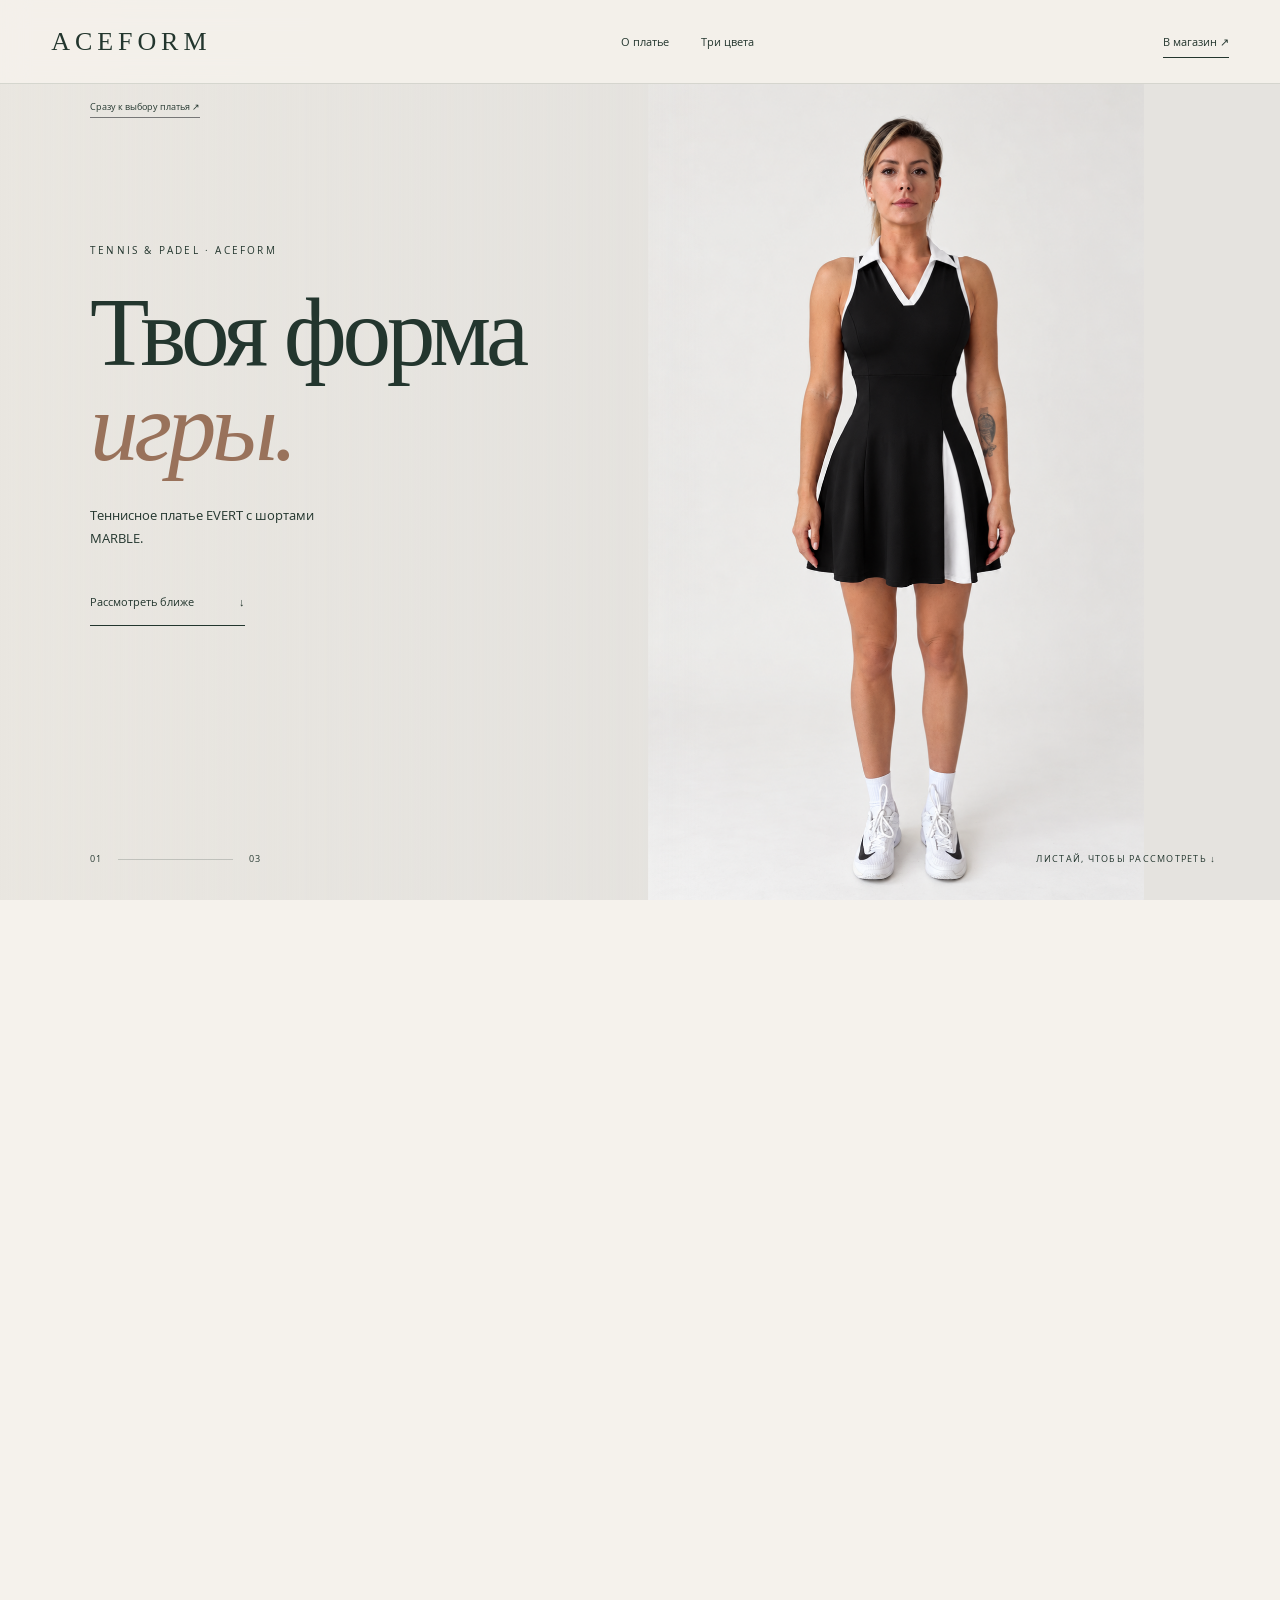
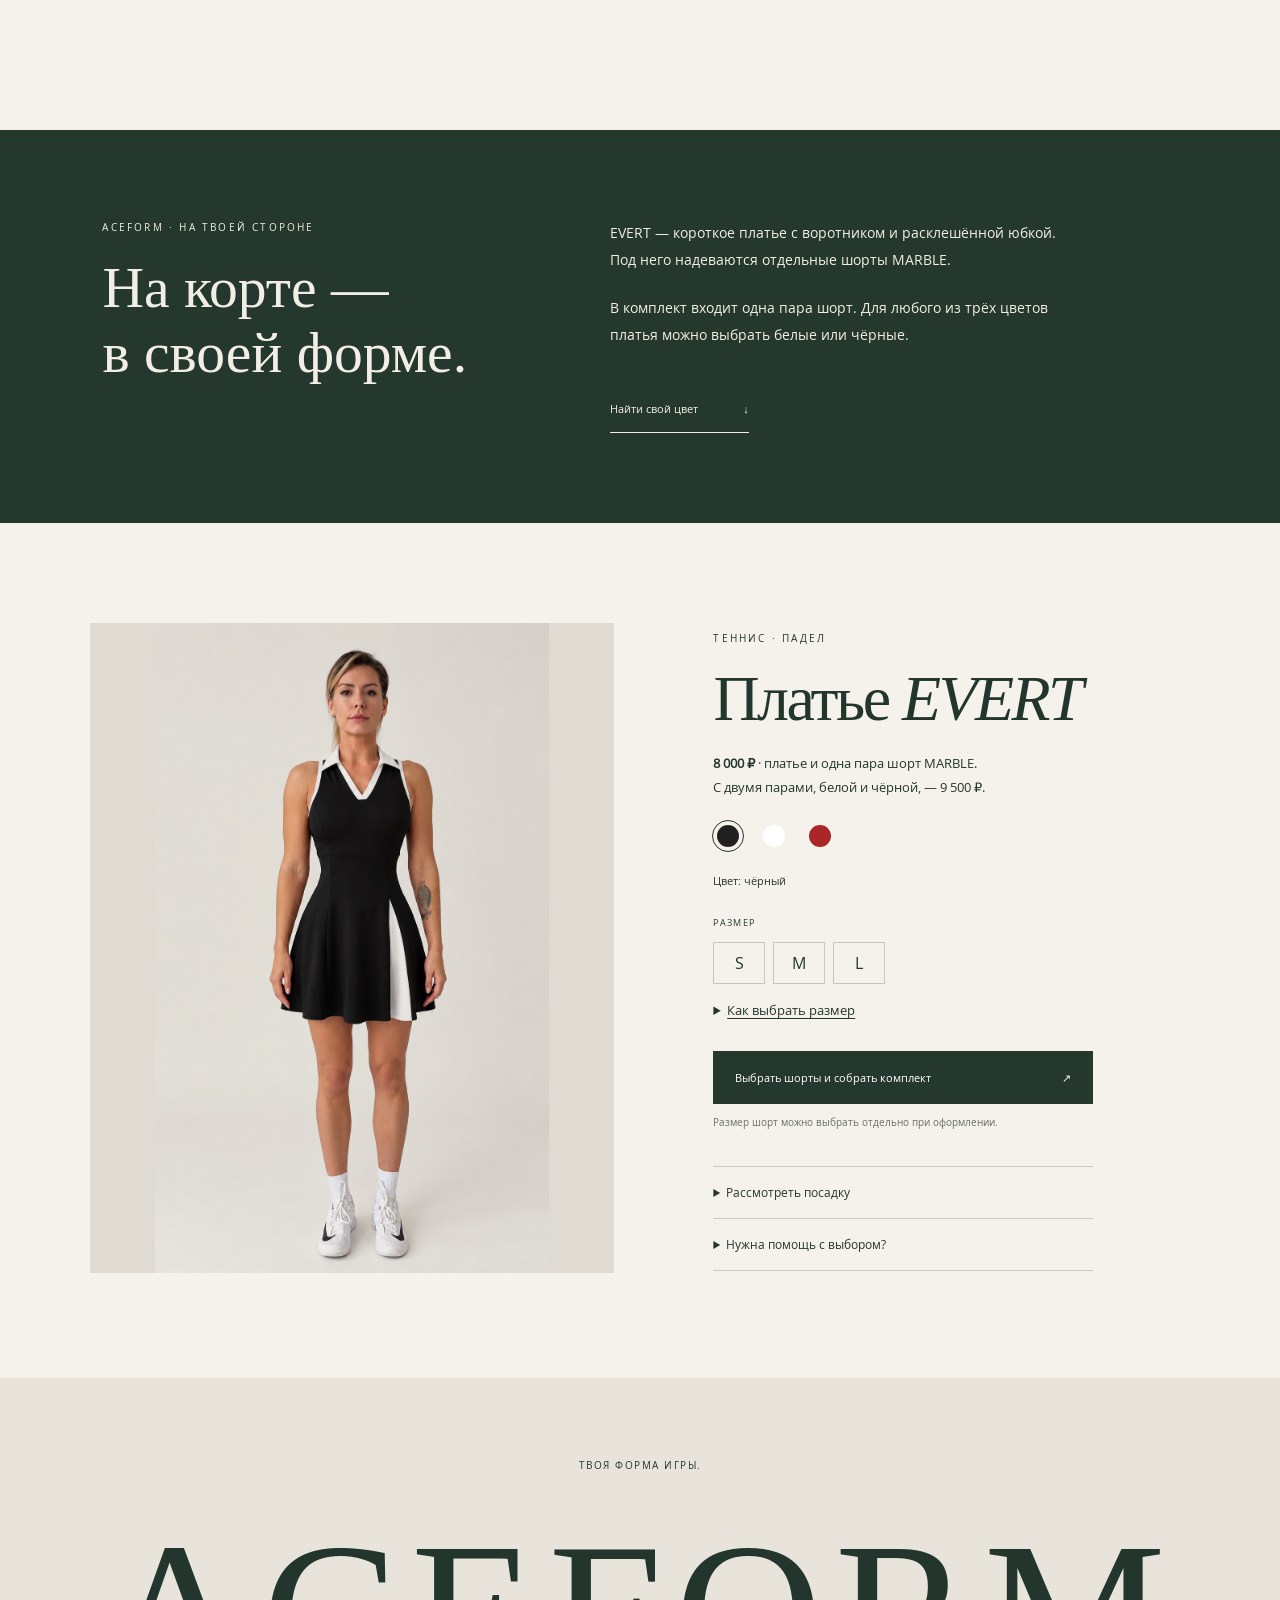
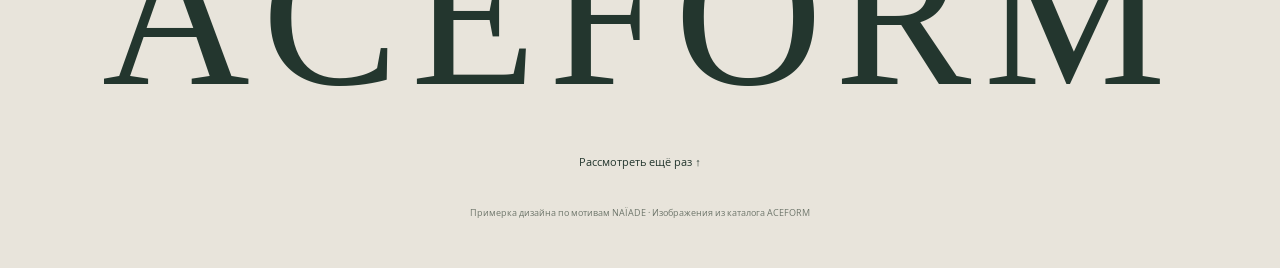
==== commit a2f438db: "Show EVERT fit and bundle details and keep the chosen size from the lookbook" ====
--- a/naiade/index.html
+++ b/naiade/index.html
@@ -1,6 +1,6 @@
 <!doctype html><html lang="ru"><head><meta charset="UTF-8"><meta name="viewport" content="width=device-width,initial-scale=1"><meta name="theme-color" content="#e9e6e0"><title>ACEFORM — Твоя форма игры · NAÏADE</title><meta name="robots" content="noindex"><style>
 @font-face{font-family:Open;src:url('../assets/fonts/OpenSans-Regular.woff2')}*{box-sizing:border-box}html{scroll-behavior:smooth;scroll-padding-top:84px}body{margin:0;background:#f5f2ec;color:#23362e;font-family:Open,Arial,sans-serif}a{color:inherit;text-decoration:none}button{font:inherit;color:inherit;cursor:pointer}button:focus-visible,a:focus-visible{outline:2px solid #a35b3f;outline-offset:5px}header{height:84px;padding:0 4vw;position:fixed;top:0;width:100%;display:flex;align-items:center;justify-content:space-between;z-index:20;background:#f5f2ecdf;backdrop-filter:blur(14px);border-bottom:1px solid #23362e25}.brand{font-family:Georgia,serif;font-size:26px;letter-spacing:.19em}.nav{display:flex;gap:32px;font-size:11px}.shop-link{font-size:11px;border-bottom:1px solid;padding:8px 0}.film{height:370svh;position:relative}.stage{position:sticky;top:0;height:100svh;overflow:hidden;background:#e5e3df}.scene-image{position:absolute;inset:84px 0 0 40%;width:60%;height:calc(100% - 84px);object-fit:contain;mix-blend-mode:multiply;transform-origin:50% 42%;will-change:transform,opacity}.side-image,.back-image{opacity:0}.scene-image{mix-blend-mode:normal}.shade{position:absolute;inset:0;background:linear-gradient(90deg,#e9e6e0 0%,#e9e6e055 33%,transparent 55%);pointer-events:none}.intro{position:absolute;top:27%;left:7%;max-width:48%;z-index:2}.kicker{font-size:10px;letter-spacing:.22em;text-transform:uppercase}.intro h1{font-family:Georgia,serif;font-size:clamp(60px,7.6vw,118px);font-weight:400;line-height:.98;letter-spacing:-.045em;margin:28px 0}.intro h1 em{font-weight:400;color:#99725b}.intro p{max-width:275px;line-height:1.8;font-size:13px}.line-link{display:inline-flex;gap:45px;font-size:11px;padding:16px 0;border-bottom:1px solid;margin-top:15px}.bottom{position:absolute;bottom:35px;left:7%;right:5%;display:flex;align-items:center;justify-content:space-between;z-index:4;font-size:9px;letter-spacing:.14em}.track{width:115px;height:1px;background:#23362e33;display:inline-block;margin:0 16px;vertical-align:middle}.track i{display:block;width:0;height:1px;background:#23362e}.detail{position:absolute;top:32%;left:7%;width:300px;background:#f8f5efeb;padding:30px;opacity:0;transform:translateY(18px);pointer-events:none;box-shadow:0 15px 60px #20251c08}.detail h2{font:normal 38px/1.12 Georgia,serif;letter-spacing:-.03em;margin:22px 0 15px}.detail p{font-size:12px;line-height:1.9}.detail .number{font:italic 16px Georgia;color:#9c765d}.detail .foot{border-top:1px solid #23362e30;margin-top:22px;padding-top:14px;font-size:9px;letter-spacing:.1em}.intro,.detail{will-change:opacity,transform}.editorial{padding:90px 8%;display:grid;grid-template-columns:1fr 1.4fr;gap:8vw;background:#25382e;color:#f3eee5}.editorial h2{font:normal clamp(35px,4.5vw,64px)/1.12 Georgia;margin:0}.editorial p{font-size:14px;line-height:1.9;max-width:450px;margin:0 0 22px}.selection{padding:100px 7%;display:grid;grid-template-columns:1.1fr 1fr;gap:9%;align-items:center}.product-photo{height:650px;width:100%;object-fit:contain;background:#e9e7e4;mix-blend-mode:multiply}.selection h2{font:normal clamp(42px,5vw,72px)/1.05 Georgia;letter-spacing:-.04em;margin:20px 0}.description{font-size:13px;line-height:1.8;max-width:355px}.choices{display:flex;gap:16px;margin:22px 0}.swatch{width:30px;height:30px;border:4px solid #f5f2ec;outline:1px solid transparent;border-radius:50%}.swatch[aria-pressed=true]{outline-color:#23362e}.swatch[data-color=black]{background:#202020}.swatch[data-color=white]{background:#fff}.swatch[data-color=red]{background:#ab2727}.color-label{font-size:11px}.sizes{display:flex;gap:8px}.size{width:52px;height:42px;border:1px solid #c4c7bd;background:none}.size[aria-pressed=true]{background:#25382e;color:white;border-color:#25382e}.field-label{font-size:9px;letter-spacing:.15em;margin:28px 0 13px}.primary{display:flex;justify-content:space-between;padding:19px 22px;background:#25382e;color:white;font-size:11px;margin-top:30px;max-width:380px}.note{font-size:10px;line-height:1.7;max-width:340px;color:#687066}.features{border-top:1px solid #c7ccc2;margin-top:35px;max-width:380px}.features details{border-bottom:1px solid #c7ccc2;padding:17px 0;font-size:12px}.features summary{cursor:pointer}.features p{line-height:1.8;font-size:11px}.end{background:#e8e4db;text-align:center;padding:70px 20px 40px}.end p{font-size:10px;letter-spacing:.15em}.end strong{display:block;font:normal clamp(58px,16vw,230px)/1.3 Georgia;letter-spacing:.06em}.end a{font-size:11px}.preview-note{font-size:9px!important;letter-spacing:0!important;color:#6e766b;margin-top:35px}.skip{position:absolute;left:7%;top:100px;font-size:9px;z-index:5;border-bottom:1px solid #777;padding-bottom:4px}.mobile-counter{display:none} @media(max-width:700px){header{height:66px;padding:0 22px}.brand{font-size:20px}.nav{display:none}.shop-link{font-size:10px}.film{height:330svh}.scene-image{inset:66px 0 0;width:100%;height:calc(100% - 66px);object-fit:cover;object-position:50% 10%;mix-blend-mode:normal}.shade{background:linear-gradient(0deg,#e9e6e0 0%,#e9e6e0ed 17%,transparent 57%)}.intro{top:auto;bottom:88px;left:24px;max-width:85%}.intro h1{font-size:59px;margin:14px 0 12px}.intro p{font-size:11px;line-height:1.7;max-width:270px;margin:0}.line-link{margin-top:6px;padding:10px 0}.kicker{font-size:8px}.bottom{bottom:25px;left:24px;right:24px;font-size:8px}.bottom>span:last-child{max-width:100px;text-align:right}.detail{top:auto;bottom:85px;left:24px;width:calc(100% - 48px);padding:23px;background:#f8f5eff5}.detail h2{font-size:32px;margin:12px 0}.detail p{margin:0;font-size:11px}.detail .foot{margin-top:13px;padding-top:12px}.skip{top:86px;left:24px}.editorial{padding:55px 25px;grid-template-columns:1fr;gap:25px}.editorial h2{font-size:40px}.editorial p{font-size:12px}.selection{padding:45px 24px 60px;grid-template-columns:1fr;gap:35px}.product-photo{height:460px}.selection h2{font-size:50px}.primary,.features{max-width:none}.end{padding-top:45px}.end strong{font-size:16vw}.field-label{margin-top:22px}}@media(prefers-reduced-motion:reduce){html{scroll-behavior:auto}.film{height:auto}.stage{height:105svh;position:relative}.detail{display:none}.intro{opacity:1!important}.scene-image{transform:none!important}.side-image,.back-image{display:none}.front-image{opacity:1!important}}
-</style></head><body><header><a class="brand" href="#top" aria-label="ACEFORM — в начало">ACEFORM</a><nav class="nav"><a href="#story">О платье</a><a href="#choose">Три цвета</a></nav><a class="shop-link" href="https://karinapolovina.github.io/aceform-app/#product/dress" target="_blank" rel="noopener">В магазин ↗</a></header><main><section class="film" id="top" aria-label="Платье ACEFORM в деталях"><div class="stage"><img class="scene-image front-image" src="../assets/dress-black-fit-v14.webp" alt="Чёрное платье ACEFORM с белым воротником и контрастной вставкой на модели" fetchpriority="high"><img class="scene-image side-image" src="../assets/shorts-black-black-dress-angle-seam-v31.webp" alt="Платье ACEFORM сбоку в комплекте с чёрными шортами"><img class="scene-image back-image" src="../assets/dress-black-back-original-seam-v31.webp" alt="Платье ACEFORM со спины"><div class="shade"></div><a class="skip" href="#choose">Сразу к выбору платья ↗</a><div class="intro"><div class="kicker">Tennis & Padel · ACEFORM</div><h1>Твоя форма<br><em>игры.</em></h1><p>Для выхода на корт.<br>И того самого взгляда в зеркало перед ним.</p><a class="line-link" href="#story">Рассмотреть ближе <span>↓</span></a></div><article class="detail" id="cut"><span class="number">01 / Вид сбоку</span><h2>В движении —<br>ещё интереснее.</h2><p>Посадка сбоку и чёрные шорты под платьем. Приблизь, чтобы рассмотреть комплект.</p><div class="foot">ACEFORM · ПЛАТЬЕ ДЛЯ ИГРЫ</div></article><article class="detail" id="back"><span class="number">02 / Другой ракурс</span><h2>Красиво.<br>С любой стороны.</h2><p>Разверни образ: открытые плечи, линия талии и свободная юбка. Здесь можно рассмотреть посадку со спины.</p><div class="foot">ДЕТАЛИ, КОТОРЫЕ СОБИРАЮТ ОБРАЗ</div></article><div class="bottom"><span><span id="chapter">01</span><span class="track"><i id="progress"></i></span>03</span><span>ЛИСТАЙ, ЧТОБЫ РАССМОТРЕТЬ ↓</span></div></div></section><section class="editorial" id="story"><div><div class="kicker" style="margin-bottom:22px">ACEFORM · На твоей стороне</div><h2>На корте —<br>в своей форме.</h2></div><div><p>Есть вещи, в которых хочется выйти на корт. Поправить воротник, взять ракетку и начать свою игру.</p><p>Чёрное, белое или красное — выбери настроение следующего матча.</p><a class="line-link" href="#choose">Найти свой цвет <span>↓</span></a></div></section><section class="selection" id="choose"><div><img id="product" class="product-photo" src="../assets/dress-black-fit-v14.webp" alt="Чёрное платье ACEFORM на модели" loading="lazy"></div><div><div class="kicker">Теннис · Падел</div><h2>Одно платье.<br><em>Три настроения.</em></h2><p class="description">Знакомый силуэт — в твоём цвете.<br>Посмотри, как меняется весь образ.</p><div class="choices" role="group" aria-label="Цвет платья"><button class="swatch" data-color="black" aria-label="Чёрный" aria-pressed="true"></button><button class="swatch" data-color="white" aria-label="Белый" aria-pressed="false"></button><button class="swatch" data-color="red" aria-label="Красный" aria-pressed="false"></button></div><div class="color-label" id="colorLabel" aria-live="polite">Цвет: чёрный</div><p class="field-label">РАЗМЕР</p><div class="sizes" role="group" aria-label="Выбор размера"><button class="size" aria-pressed="true">S</button><button class="size" aria-pressed="false">M</button><button class="size" aria-pressed="false">L</button></div><a class="primary" id="shop" href="https://karinapolovina.github.io/aceform-app/#product/dress" target="_blank" rel="noopener"><span>Посмотреть в магазине</span><span>↗</span></a><p class="note">Стоимость и доступность — в магазине ACEFORM. Цвет и размер нужно выбрать заново при оформлении.</p><div class="features"><details><summary>Рассмотреть посадку</summary><p>Прокрути страницу вверх: платье приближается и меняет ракурс — спереди, сбоку и со спины.</p><a class="line-link" href="#top">Вернуться к образу ↑</a></details><details><summary>Нужна помощь с выбором?</summary><p>Напиши ACEFORM — поможем определиться с размером и комплектом.</p><a href="https://t.me/aceform_bot" target="_blank" rel="noopener">Связаться в Telegram ↗</a></details></div></div></section></main><footer class="end"><p>ТВОЯ ФОРМА ИГРЫ.</p><strong>ACEFORM</strong><a href="#top">Рассмотреть ещё раз ↑</a><p class="preview-note">Примерка дизайна по мотивам NAÏADE · Изображения из каталога ACEFORM</p></footer><script>
+.measure{font-size:13px;line-height:1.6;max-width:380px;margin:16px 0}.measure summary{cursor:pointer;text-decoration:underline;text-underline-offset:3px}.measure table{width:100%;border-collapse:collapse;text-align:left;font-variant-numeric:tabular-nums}.measure caption{text-align:left;margin:8px 0}.measure td,.measure th{padding:6px 4px;border-bottom:1px solid #c7ccc2}</style></head><body><header><a class="brand" href="#top" aria-label="ACEFORM — в начало">ACEFORM</a><nav class="nav"><a href="#story">О платье</a><a href="#choose">Три цвета</a></nav><a class="shop-link" href="https://karinapolovina.github.io/aceform-app/#product/dress" target="_blank" rel="noopener">В магазин ↗</a></header><main><section class="film" id="top" aria-label="Платье ACEFORM в деталях"><div class="stage"><img class="scene-image front-image" src="../assets/dress-black-fit-v14.webp" alt="Чёрное платье ACEFORM с белым воротником и контрастной вставкой на модели" fetchpriority="high"><img class="scene-image side-image" src="../assets/shorts-black-black-dress-angle-seam-v31.webp" alt="Платье ACEFORM сбоку в комплекте с чёрными шортами"><img class="scene-image back-image" src="../assets/dress-black-back-original-seam-v31.webp" alt="Платье ACEFORM со спины"><div class="shade"></div><a class="skip" href="#choose">Сразу к выбору платья ↗</a><div class="intro"><div class="kicker">Tennis & Padel · ACEFORM</div><h1>Твоя форма<br><em>игры.</em></h1><p>Теннисное платье EVERT с шортами MARBLE.</p><a class="line-link" href="#story">Рассмотреть ближе <span>↓</span></a></div><article class="detail" id="cut"><span class="number">01 / Вид сбоку</span><h2>EVERT в движении.</h2><p>Сбоку видно, как раскрывается юбка, когда поднимаешь колено. На модели чёрные шорты MARBLE.</p><div class="foot">ACEFORM · ПЛАТЬЕ ДЛЯ ИГРЫ</div></article><article class="detail" id="back"><span class="number">02 / Другой ракурс</span><h2>Вид со спины.</h2><p>Открытые плечи, сетка на спинке и приталенный крой.</p><div class="foot">ДЕТАЛИ, КОТОРЫЕ СОБИРАЮТ ОБРАЗ</div></article><div class="bottom"><span><span id="chapter">01</span><span class="track"><i id="progress"></i></span>03</span><span>ЛИСТАЙ, ЧТОБЫ РАССМОТРЕТЬ ↓</span></div></div></section><section class="editorial" id="story"><div><div class="kicker" style="margin-bottom:22px">ACEFORM · На твоей стороне</div><h2>На корте —<br>в своей форме.</h2></div><div><p>EVERT — короткое платье с воротником и расклешённой юбкой. Под него надеваются отдельные шорты MARBLE.</p><p>В комплект входит одна пара шорт. Для любого из трёх цветов платья можно выбрать белые или чёрные.</p><a class="line-link" href="#choose">Найти свой цвет <span>↓</span></a></div></section><section class="selection" id="choose"><div><img id="product" class="product-photo" src="../assets/dress-black-fit-v14.webp" alt="Чёрное платье ACEFORM на модели" loading="lazy"></div><div><div class="kicker">Теннис · Падел</div><h2>Платье <em>EVERT</em></h2><p class="description"><strong>8 000 ₽</strong> · платье и одна пара шорт MARBLE.<br>С двумя парами, белой и чёрной, — 9 500 ₽.</p><div class="choices" role="group" aria-label="Цвет платья"><button class="swatch" data-color="black" aria-label="Чёрный" aria-pressed="true"></button><button class="swatch" data-color="white" aria-label="Белый" aria-pressed="false"></button><button class="swatch" data-color="red" aria-label="Красный" aria-pressed="false"></button></div><div class="color-label" id="colorLabel" aria-live="polite">Цвет: чёрный</div><p class="field-label">РАЗМЕР</p><div class="sizes" role="group" aria-label="Выбор размера"><button class="size" aria-pressed="false">S</button><button class="size" aria-pressed="false">M</button><button class="size" aria-pressed="false">L</button></div><details class="measure"><summary>Как выбрать размер</summary><p>Измерь грудь и бёдра по самым выступающим точкам, талию — в самом узком месте. Держи ленту горизонтально.</p><table><caption>Обхваты тела, см</caption><thead><tr><th>Размер</th><th>Грудь</th><th>Талия</th><th>Бёдра</th></tr></thead><tbody><tr><th>S</th><td>87–90</td><td>67–70</td><td>93–96</td></tr><tr><th>M</th><td>91–94</td><td>71–74</td><td>97–100</td></tr><tr><th>L</th><td>95–98</td><td>75–78</td><td>101–104</td></tr></tbody></table></details><a class="primary" id="shop" href="https://karinapolovina.github.io/aceform-app/#product/dress" target="_blank" rel="noopener"><span>Выбрать шорты и собрать комплект</span><span>↗</span></a><p class="note">Размер шорт можно выбрать отдельно при оформлении.</p><div class="features"><details><summary>Рассмотреть посадку</summary><p>Прокрути страницу вверх: платье приближается и меняет ракурс — спереди, сбоку и со спины.</p><a class="line-link" href="#top">Вернуться к образу ↑</a></details><details><summary>Нужна помощь с выбором?</summary><p>Напиши ACEFORM — поможем определиться с размером и комплектом.</p><a href="https://t.me/aceform_bot" target="_blank" rel="noopener">Связаться в Telegram ↗</a></details></div></div></section></main><footer class="end"><p>ТВОЯ ФОРМА ИГРЫ.</p><strong>ACEFORM</strong><a href="#top">Рассмотреть ещё раз ↑</a><p class="preview-note">Примерка дизайна по мотивам NAÏADE · Изображения из каталога ACEFORM</p></footer><script>
 const film=document.querySelector('.film'),front=document.querySelector('.front-image'),side=document.querySelector('.side-image'),back=document.querySelector('.back-image'),intro=document.querySelector('.intro'),cut=document.querySelector('#cut'),backCard=document.querySelector('#back'),progress=document.querySelector('#progress'),chapter=document.querySelector('#chapter');
 const clamp=(v,a=0,b=1)=>Math.min(b,Math.max(a,v));
 const ease=v=>{v=clamp(v);return v*v*(3-2*v)};
@@ -24,5 +24,27 @@
 addEventListener('resize',render);reduce.addEventListener('change',render);
 document.querySelector('.intro .line-link').addEventListener('click',e=>{if(reduce.matches)return;e.preventDefault();scrollTo({top:scrollY+film.getBoundingClientRect().top+(film.offsetHeight-innerHeight)*.43,behavior:'smooth'})});
 render();
-document.querySelectorAll('.swatch').forEach(b=>b.addEventListener('click',()=>{document.querySelectorAll('.swatch').forEach(x=>x.setAttribute('aria-pressed',x===b));const c=b.dataset.color;const names={black:'чёрный',white:'белый',red:'красный'};document.querySelector('#product').src=`../assets/dress-${c}-fit-v14.webp`;document.querySelector('#product').alt=`Платье ACEFORM, цвет: ${names[c]}`;document.querySelector('#colorLabel').textContent=`Цвет: ${names[c]}`}));document.querySelectorAll('.size').forEach(b=>b.addEventListener('click',()=>document.querySelectorAll('.size').forEach(x=>x.setAttribute('aria-pressed',x===b))));
+const colorNames={black:'чёрный',white:'белый',red:'красный'};
+const shop=document.querySelector('#shop');
+let selectedColor='black', selectedSize='';
+function updateChoices(){
+ const options=new URLSearchParams({color:selectedColor});
+ if(selectedSize)options.set('size',selectedSize);
+ shop.href='../#product/dress?'+options;
+}
+document.querySelectorAll('.swatch').forEach(button=>button.addEventListener('click',()=>{
+ selectedColor=button.dataset.color;
+ document.querySelectorAll('.swatch').forEach(item=>item.setAttribute('aria-pressed',String(item===button)));
+ const image=document.querySelector('#product');
+ image.src='../assets/dress-'+selectedColor+'-fit-v14.webp';
+ image.alt='Платье EVERT на модели, цвет — '+colorNames[selectedColor];
+ document.querySelector('#colorLabel').textContent='Цвет: '+colorNames[selectedColor];
+ updateChoices();
+}));
+document.querySelectorAll('.size').forEach(button=>button.addEventListener('click',()=>{
+ selectedSize=button.textContent.trim();
+ document.querySelectorAll('.size').forEach(item=>item.setAttribute('aria-pressed',String(item===button)));
+ updateChoices();
+}));
+updateChoices();
 </script></body></html>
